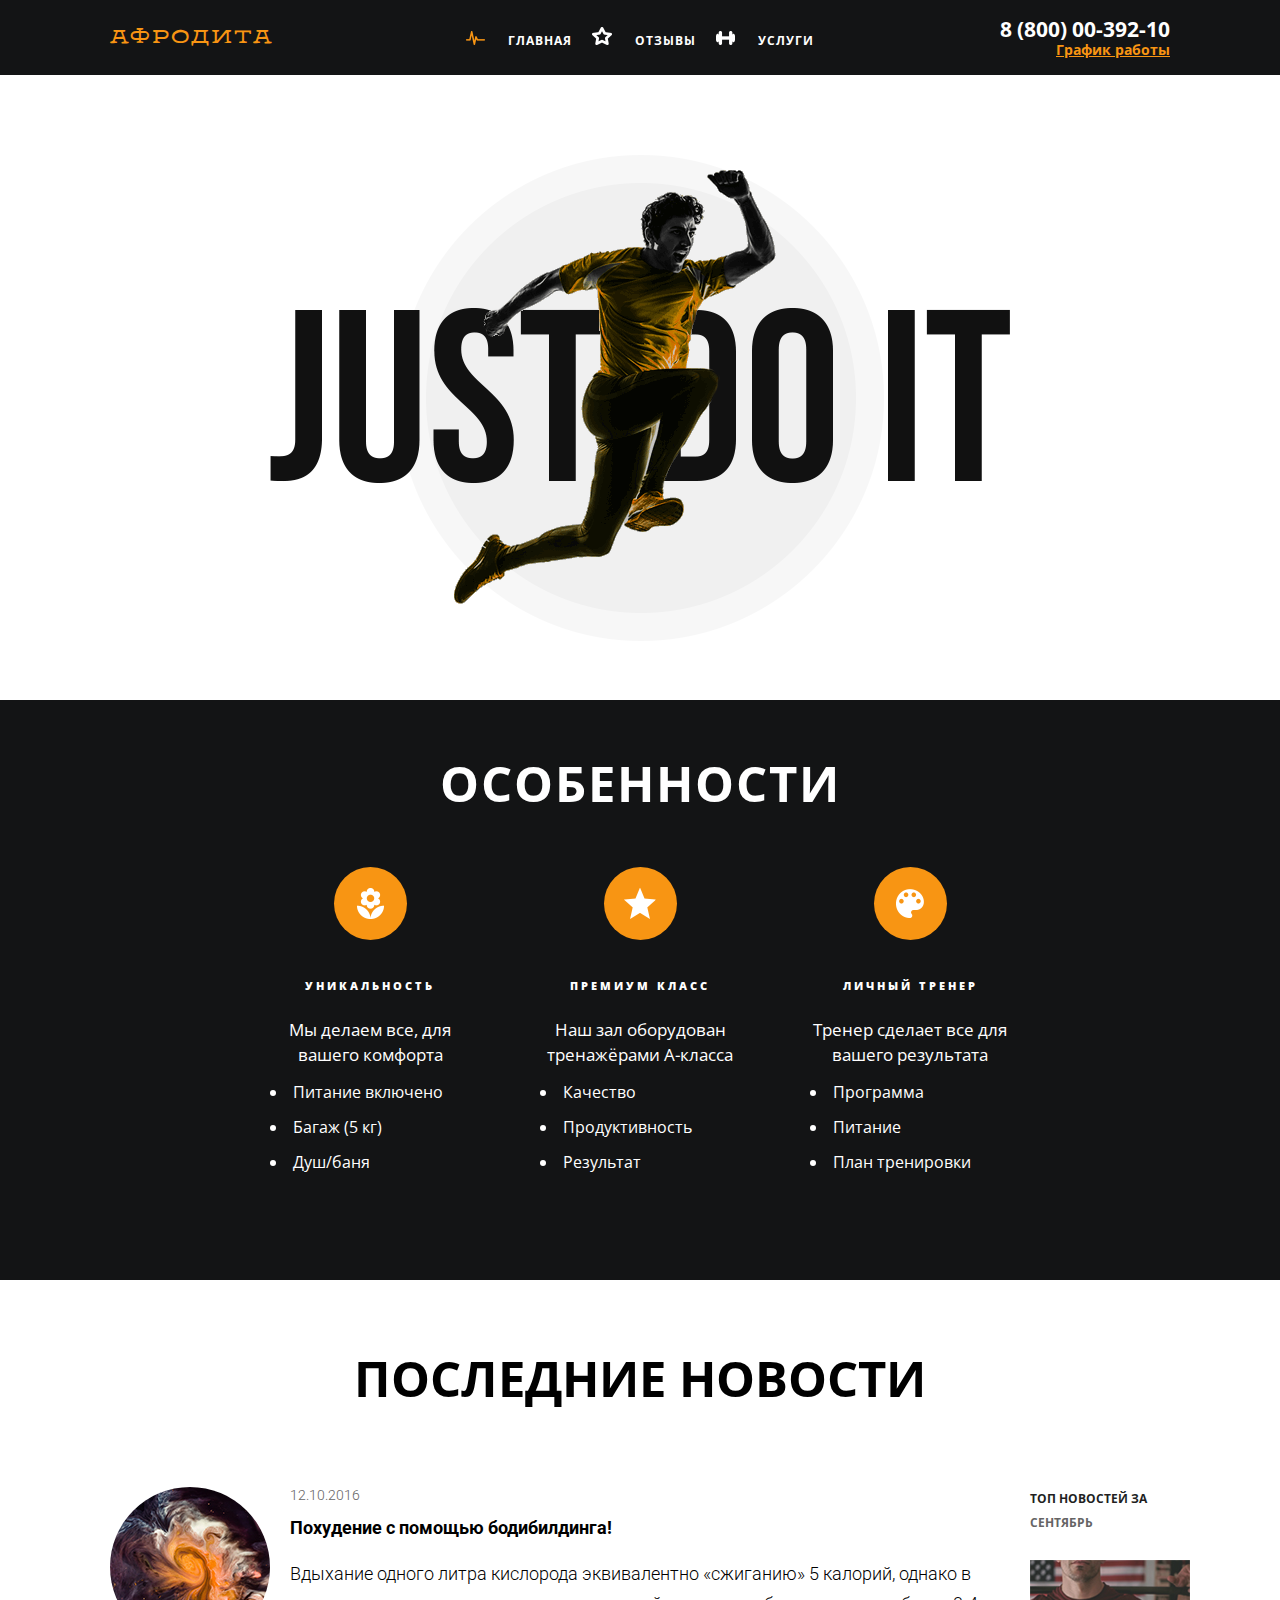
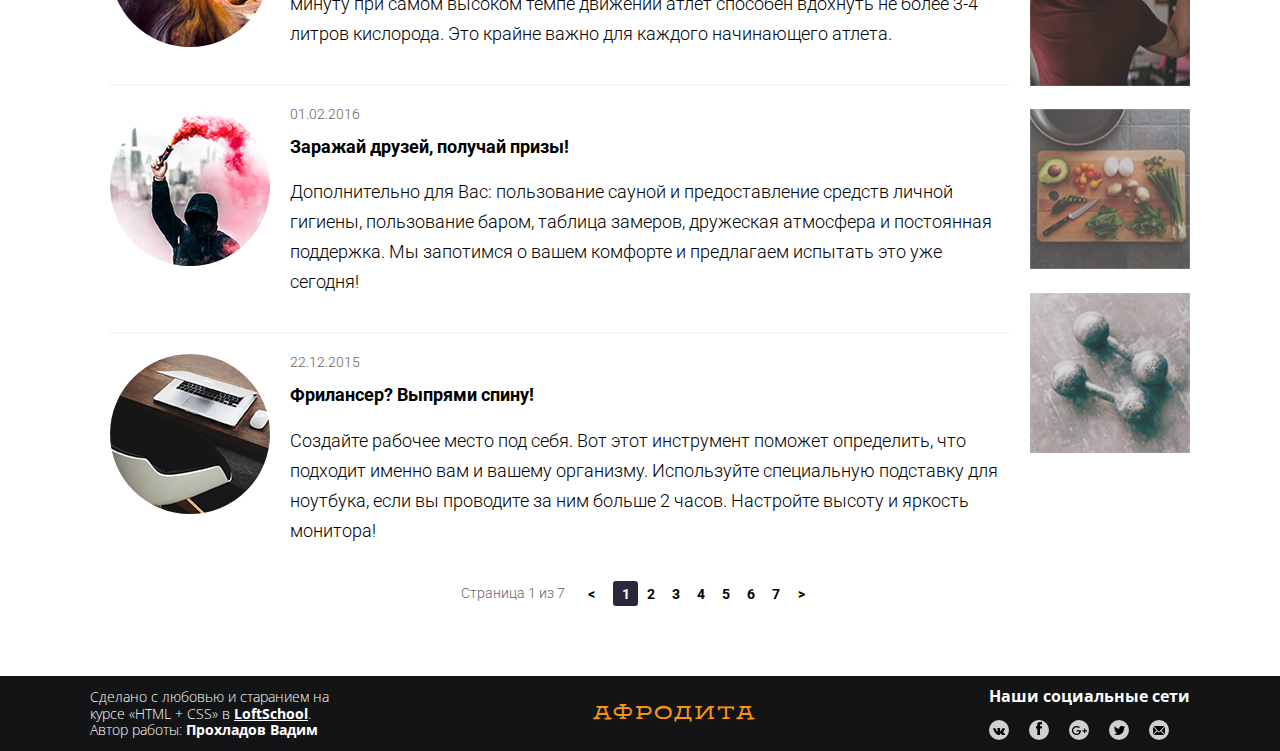
==== index.html @ 90fca409 "добавлены новсти, пагинация на главную страницу" ====
<!DOCTYPE html>
<html lang="ru">
<head>
    <meta charset="UTF-8">
    <meta name="viewport" content="width=device-width, initial-scale=1.0">
    <meta http-equiv="X-UA-Compatible" content="ie=edge">
    <link rel="stylesheet" href="./css/norm.css">
    <link rel="stylesheet" href="./css/fonts.css">
    <link href="https://fonts.googleapis.com/css?family=Open+Sans:300,300i,400,400i,700,800" rel="stylesheet">
    <link href="https://fonts.googleapis.com/css?family=Roboto:300,300i,400,400i,700" rel="stylesheet">
    <link rel="stylesheet" href="./css/main.css">
    <link rel="stylesheet" href="./css/header.css">
    <link rel="stylesheet" href="./css/footer.css">
    <title>Афродита::Главная страница</title>
</head>
<body>
    <header>
        <div class="header-container">
            <div class="header-container__logo">Афродита</div>
            <nav class="header-container__menu">
                <ul class="header-menu">
                    <li>
                        <a class="header-menu__active-link" href="./index.html">
                            <div class="header-menu__icon"><img src="./img/nav/nav-main-active.png"alt="Главная"></div>
                            <div class="header-menu__text">Главная</div>
                        </a>
                    </li>
                    <li>
                        <a href="./feed.html">
                            <div class="header-menu__icon"><img src="./img/nav/nav-feed.png"alt="Отзывы"></div>
                            <div class="header-menu__text">Отзывы</div>
                        </a></li>
                    <li>
                        <a href="./service.html">
                            <div class="header-menu__icon"><img src="./img/nav/nav-serv.png" alt="Сервис"></div>
                            <div class="header-menu__text">Услуги</div>
                        </a></li>
                </ul>
            </nav>
            <div class="header-container__contacts-container">
                <div class="contacts-phone"><a href="tel:88000039210">8 (800) 00-392-10</a></div>
                <div class="contacts-schedule"><a href="#">График работы</a></div>
            </div>
        </div>
        
    </header>
    
    <section class="banner">
        <div><img src="./img/main-banner.png" alt="главный баннер"></div>
    </section>
    <section class="features">
        <span class="fetures__header">Особенности</span>
        <div class="features__item">
            <div class="features__item-header"><img src="./img/features/features-flower.png" alt="Уникальность"></div>
            <div class="features__item-name"><h3>уникальность</h3></div>
            <div class="features__item-body">
                    <h4>Мы делаем все, для вашего комфорта</h4>
                    <ul>   
                        <li>Питание включено</li>
                        <li>Багаж (5 кг)</li>
                        <li>Душ/баня</li>
                    </ul>
            </div>
        </div>
        <div class="features__item">
                <div class="features__item-header"><img src="./img/features/features-favorite.png" alt="Премиум"></div>
                <div class="features__item-name"><h3>премиум класс</h3></div>
                <div class="features__item-body">
                    <h4>Наш зал оборудован тренажёрами A-класса</h4>
                    <ul>   
                        <li>Качество</li>
                        <li>Продуктивность</li>
                        <li>Результат</li>
                    </ul>
                </div>
        </div>
        <div class="features__item">
                <div class="features__item-header"><img src="./img/features/features-palette.png" alt="Личный тренер"></div>
                <div class="features__item-name"><h3>личный тренер</h3></div>
                <div class="features__item-body">
                        <h4>Тренер сделает все для вашего результата</h4>
                        <ul>   
                            <li>Программа</li>
                            <li>Питание</li>
                            <li>План тренировки</li>
                        </ul>
                </div>
        </div>
    </section>

    <section class="news">

            <div class="news__header"><h2>Последние новости</h2></div>
            <div class="news__container">
                <div class="news__last-news">
                    <ul>
                        <li>
                            <div class="news__last-news-picture"><img src="./img/feeds/feeds-logo1.jpg" alt="logo1"></div>
                                <div class="news__last-news-text">
                                <div class="news__last-news-date">12.10.2016</div>
                                <div class="news__last-news-header">Похудение с помощью бодибилдинга!</div>
                                <div class="news__last-news-content">Вдыхание одного литра кислорода эквивалентно «сжиганию» 
                                            5 калорий, однако в минуту при самом высоком темпе движений атлет способен вдохнуть не 
                                            более 3-4 литров кислорода. Это крайне важно для каждого начинающего атлета.</div>
                            </div>
                        </li>
                        <li>
                            <div class="news__last-news-picture"><img src="./img/feeds/feeds-logo2.jpg" alt="logo2"></div>
                            <div class="news__last-news-text">
                                <div class="news__last-news-date">01.02.2016</div>
                                <div class="news__last-news-header">Заражай друзей, получай призы!</div>
                                <div class="news__last-news-content">Дополнительно для Вас: пользование сауной и предоставление 
                                            средств личной гигиены, пользование баром, таблица замеров, дружеская атмосфера и постоянная 
                                            поддержка. Мы запотимся о вашем комфорте и предлагаем испытать это уже сегодня!</div>
                            </div>
                        </li>
                        <li>
                            <div class="news__last-news-picture"><img src="./img/feeds/feeds-logo3.jpg" alt="logo3"></div>
                            <div class="news__last-news-text">
                                <div class="news__last-news-date">22.12.2015</div>
                                <div class="news__last-news-header">Фрилансер? Выпрями спину!</div>
                                <div class="news__last-news-content">Создайте рабочее место под себя. Вот этот инструмент 
                                            поможет определить, что подходит именно вам и вашему организму. Используйте специальную 
                                            подставку для ноутбука, если вы проводите за ним больше 2 часов. Настройте высоту и яркость монитора!</div>
                            </div>
                        </li>
                    </ul>
                    
                </div>
                
                
                <div class="news__top-news">
                    <div class="news__top-news-header">топ новостей за <span class="news__top-news-header__month">сентябрь</span></div>
                    <div class="news__top-news-content">
                        <ul>
                            <li><img src="./img/top-feeds/feeds-top1.jpg" alt="News1"></li>
                            <li><img src="./img/top-feeds/feeds-top2.jpg" alt="News2"></li>
                            <li><img src="./img/top-feeds/feeds-top3.jpg" alt="News3"></li>
                        </ul>
                    </div>
                </div>
                
            </div>
            <div class="news__pagination">
                    <div class="pagination__desc">Страница 1 из 7</div>
                    <div class="pagination__main">
                        <div class="pagination__prev-next"><a href="#" class="pagination__link">&lt;</a></div>
                        <ul class="pagination__pages"> 
                            <li class="pagination__item pagination__item--active"><a href="#" class="pagination__link pagination__link--active">1</a></li>
                            <li class="pagination__item"><a href="#" class="pagination__link">2</a></li>
                            <li class="pagination__item"><a href="#" class="pagination__link">3</a></li>
                            <li class="pagination__item"><a href="#" class="pagination__link">4</a></li>
                            <li class="pagination__item"><a href="#" class="pagination__link">5</a></li>
                            <li class="pagination__item"><a href="#" class="pagination__link">6</a></li>
                            <li class="pagination__item"><a href="#" class="pagination__link">7</a></li>
                        </ul>
                        <div class="pagination__prev-next"><a href="#" class="pagination__link">&gt;</a></div>
                    </div>
                </div>
            
        </section>

    <footer>

        <div class="footer-container">
            <div class="footer-container__author">Сделано с любовью и старанием
                    на курсе «HTML + CSS» в <a href="#">LoftSchool</a>.
                    <br>Автор работы: <span class="footer-container__author-name">Прохладов Вадим</span></div>
            <div class="footer-container__logo">Афродита</div>
            <div class="footer-container__social">
                <div class="social__header">Наши социальные сети</div>
                <div class="social__list">
                    <ul>
                        <li><img src="./img/social/footer-vk.png" alt="vk"></li>
                        <li><img src="./img/social/footer-fb.png" alt="facebook"></li>
                        <li><img src="./img/social/footer-google.png" alt="google-plus"></li>
                        <li><img src="./img/social/footer-twitter.png" alt="twitter"></li>
                        <li><img src="./img/social/footer-email.png" alt="email"></li>
                    </ul>
                </div>
            </div>
        </div>

    </footer>

</body>
</html>
---- css/norm.css ----
/*! normalize.css v8.0.0 | MIT License | github.com/necolas/normalize.css */

/* Document
   ========================================================================== */

/**
 * 1. Correct the line height in all browsers.
 * 2. Prevent adjustments of font size after orientation changes in iOS.
 */

 html {
    line-height: 1.15; /* 1 */
    -webkit-text-size-adjust: 100%; /* 2 */
  }
  
  /* Sections
     ========================================================================== */
  
  /**
   * Remove the margin in all browsers.
   */
  
  body {
    margin: 0;
  }
  
  /**
   * Correct the font size and margin on `h1` elements within `section` and
   * `article` contexts in Chrome, Firefox, and Safari.
   */
  
  h1 {
    font-size: 2em;
    margin: 0.67em 0;
  }
  
  /* Grouping content
     ========================================================================== */
  
  /**
   * 1. Add the correct box sizing in Firefox.
   * 2. Show the overflow in Edge and IE.
   */
  
  hr {
    box-sizing: content-box; /* 1 */
    height: 0; /* 1 */
    overflow: visible; /* 2 */
  }
  
  /**
   * 1. Correct the inheritance and scaling of font size in all browsers.
   * 2. Correct the odd `em` font sizing in all browsers.
   */
  
  pre {
    font-family: monospace, monospace; /* 1 */
    font-size: 1em; /* 2 */
  }
  
  /* Text-level semantics
     ========================================================================== */
  
  /**
   * Remove the gray background on active links in IE 10.
   */
  
  a {
    background-color: transparent;
  }
  
  /**
   * 1. Remove the bottom border in Chrome 57-
   * 2. Add the correct text decoration in Chrome, Edge, IE, Opera, and Safari.
   */
  
  abbr[title] {
    border-bottom: none; /* 1 */
    text-decoration: underline; /* 2 */
    text-decoration: underline dotted; /* 2 */
  }
  
  /**
   * Add the correct font weight in Chrome, Edge, and Safari.
   */
  
  b,
  strong {
    font-weight: bolder;
  }
  
  /**
   * 1. Correct the inheritance and scaling of font size in all browsers.
   * 2. Correct the odd `em` font sizing in all browsers.
   */
  
  code,
  kbd,
  samp {
    font-family: monospace, monospace; /* 1 */
    font-size: 1em; /* 2 */
  }
  
  /**
   * Add the correct font size in all browsers.
   */
  
  small {
    font-size: 80%;
  }
  
  /**
   * Prevent `sub` and `sup` elements from affecting the line height in
   * all browsers.
   */
  
  sub,
  sup {
    font-size: 75%;
    line-height: 0;
    position: relative;
    vertical-align: baseline;
  }
  
  sub {
    bottom: -0.25em;
  }
  
  sup {
    top: -0.5em;
  }
  
  /* Embedded content
     ========================================================================== */
  
  /**
   * Remove the border on images inside links in IE 10.
   */
  
  img {
    border-style: none;
  }
  
  /* Forms
     ========================================================================== */
  
  /**
   * 1. Change the font styles in all browsers.
   * 2. Remove the margin in Firefox and Safari.
   */
  
  button,
  input,
  optgroup,
  select,
  textarea {
    font-family: inherit; /* 1 */
    font-size: 100%; /* 1 */
    line-height: 1.15; /* 1 */
    margin: 0; /* 2 */
  }
  
  /**
   * Show the overflow in IE.
   * 1. Show the overflow in Edge.
   */
  
  button,
  input { /* 1 */
    overflow: visible;
  }
  
  /**
   * Remove the inheritance of text transform in Edge, Firefox, and IE.
   * 1. Remove the inheritance of text transform in Firefox.
   */
  
  button,
  select { /* 1 */
    text-transform: none;
  }
  
  /**
   * Correct the inability to style clickable types in iOS and Safari.
   */
  
  button,
  [type="button"],
  [type="reset"],
  [type="submit"] {
    -webkit-appearance: button;
  }
  
  /**
   * Remove the inner border and padding in Firefox.
   */
  
  button::-moz-focus-inner,
  [type="button"]::-moz-focus-inner,
  [type="reset"]::-moz-focus-inner,
  [type="submit"]::-moz-focus-inner {
    border-style: none;
    padding: 0;
  }
  
  /**
   * Restore the focus styles unset by the previous rule.
   */
  
  button:-moz-focusring,
  [type="button"]:-moz-focusring,
  [type="reset"]:-moz-focusring,
  [type="submit"]:-moz-focusring {
    outline: 1px dotted ButtonText;
  }
  
  /**
   * Correct the padding in Firefox.
   */
  
  fieldset {
    padding: 0.35em 0.75em 0.625em;
  }
  
  /**
   * 1. Correct the text wrapping in Edge and IE.
   * 2. Correct the color inheritance from `fieldset` elements in IE.
   * 3. Remove the padding so developers are not caught out when they zero out
   *    `fieldset` elements in all browsers.
   */
  
  legend {
    box-sizing: border-box; /* 1 */
    color: inherit; /* 2 */
    display: table; /* 1 */
    max-width: 100%; /* 1 */
    padding: 0; /* 3 */
    white-space: normal; /* 1 */
  }
  
  /**
   * Add the correct vertical alignment in Chrome, Firefox, and Opera.
   */
  
  progress {
    vertical-align: baseline;
  }
  
  /**
   * Remove the default vertical scrollbar in IE 10+.
   */
  
  textarea {
    overflow: auto;
  }
  
  /**
   * 1. Add the correct box sizing in IE 10.
   * 2. Remove the padding in IE 10.
   */
  
  [type="checkbox"],
  [type="radio"] {
    box-sizing: border-box; /* 1 */
    padding: 0; /* 2 */
  }
  
  /**
   * Correct the cursor style of increment and decrement buttons in Chrome.
   */
  
  [type="number"]::-webkit-inner-spin-button,
  [type="number"]::-webkit-outer-spin-button {
    height: auto;
  }
  
  /**
   * 1. Correct the odd appearance in Chrome and Safari.
   * 2. Correct the outline style in Safari.
   */
  
  [type="search"] {
    -webkit-appearance: textfield; /* 1 */
    outline-offset: -2px; /* 2 */
  }
  
  /**
   * Remove the inner padding in Chrome and Safari on macOS.
   */
  
  [type="search"]::-webkit-search-decoration {
    -webkit-appearance: none;
  }
  
  /**
   * 1. Correct the inability to style clickable types in iOS and Safari.
   * 2. Change font properties to `inherit` in Safari.
   */
  
  ::-webkit-file-upload-button {
    -webkit-appearance: button; /* 1 */
    font: inherit; /* 2 */
  }
  
  /* Interactive
     ========================================================================== */
  
  /*
   * Add the correct display in Edge, IE 10+, and Firefox.
   */
  
  details {
    display: block;
  }
  
  /*
   * Add the correct display in all browsers.
   */
  
  summary {
    display: list-item;
  }
  
  /* Misc
     ========================================================================== */
  
  /**
   * Add the correct display in IE 10+.
   */
  
  template {
    display: none;
  }
  
  /**
   * Add the correct display in IE 10.
   */
  
  [hidden] {
    display: none;
  }
---- css/fonts.css ----
@font-face {
    font-family: Gora; /* Имя шрифта */
    src: url(../fonts/Gora-Free.ttf); /* Путь к файлу со шрифтом */
}
---- css/main.css ----
ul{
    margin: 0;
    padding: 0;
    list-style: none;
    text-decoration: none;
}
h1{
    margin: 0;
}
h2{
    margin: 0;
}
h3{
    margin: 0;
}
h4{
    margin: 0;
    padding: 0;
    -webkit-margin-before: 0;
    -webkit-margin-after: 0;
    -webkit-margin-start: 0px;
    -webkit-margin-end: 0px;
}
.banner{
    display: flex;
    justify-content: center;
    margin-bottom: 55px;
}
.features{
    background: #131415;
    display: flex;
    justify-content: center;
    flex-flow: row wrap;
    font-family: 'Open Sans',Arial, sans-serif;
    color: #ffffff;
}
.fetures__header{
    font-weight: 700;
    text-transform: uppercase;
    font-size: 49px;
    letter-spacing: 2px;
    margin: 55px;
    width: 100%;
    text-align: center;
}
.features__item{
    width: 200px;
    margin-left: 70px;
    margin-bottom: 100px;
    display: flex;
    flex-direction: column;
    
}
.features__item:first-of-type{
    margin-left: 0;
}
.features__item-header{
    width: 73px;
    height: 73px;
    background: #f89513;
    border-radius: 50%;
    margin-left: auto;
    margin-right: auto;
    display: flex;
    justify-content: space-around;
    margin-bottom: 40px;
}

.features__item-header img{

    display: block;
    margin: auto;
}
.features__item-name{

    margin-bottom: 25px;

}
.features__item-name h3{
    text-transform: uppercase;
    letter-spacing: 3px;
    text-align: center;
    font-weight: 800;
    font-size: 11px;
}
.features__item-body{
    text-align: center;
    line-height: 25px;

}
.features__item-body ul{
    list-style: disc;
    text-align: left;
    line-height: 35px;
    list-style-position: inside;
}
.features__item-body h4{
    font-weight: 400;
    font-size: 17px;
    margin-bottom: 8px;
}

/*news*/
.news{
    font-family: 'Open Sans',Arial, sans-serif;
    width: 1100px;
    margin: auto;

}
.news__header{
    padding-top: 70px;
    margin-bottom: 80px;
}
.news__header h2{
    font-weight: 700;
    text-transform: uppercase;
    font-size: 49px;
    text-align: center;
}
.news__container{
    margin-left: 20px;
    display: flex;
    justify-content: space-around;
}

.news__last-news li{
    display: flex;
    border-top: 2px solid #f5f5f5;
    padding-top: 20px;
    font-family: 'Roboto', Arial, sans-serif;
    margin-bottom: 35px;
}
.news__last-news li:first-of-type{
    border-top: none;
    padding-top: 0;
}

.news__last-news-picture{
    height: 160px;
    min-width: 160px;
    overflow: hidden;
    border-radius: 50%;
    margin-right: 20px;
}
.news__last-news-date{
    font-size: 14px;
    font-weight: 300;
    color: #656464;
    margin-bottom: 15px;
}
.news__last-news-header{
    font-size: 18px;
    font-weight: 700;
    margin-bottom: 20px;
}
.news__last-news-content{
    font-size: 18px;
    font-weight: 300;
    line-height: 30px;
}

.news__pagination{
    margin-bottom: 70px;
    display: flex;
    justify-content: center;
    width: 1100px;
    font-family: 'Roboto', Arial, sans-serif;
    font-size: 14px;
}

.pagination__desc{
    display: inline-block;
    text-align: center;
    padding: 0.25em;
    font-weight: 300;
    color: #656464;
    margin-right: 20px;
}
.pagination__main {
  list-style: none;
  display : flex;
  flex-wrap : wrap; 
  justify-content : center;
  font-weight: 700;
}

.pagination__main{
    display: flex;
}
.pagination__pages{
    display: flex;
    justify-content: center;
}
.pagination__prev-next{
    display: flex;
    width: 25px;
    height: 25px;
    text-decoration: none;
    color: #000000;
}
.pagination__item{
    display: flex;
    justify-content: center;
    width: 25px;
    height: 25px;
}
.pagination__item:last-of-type{
    margin-right: 10px;
}
.pagination__item--active{
    border-radius: 3px;
    background: #27273e;
}
.pagination__item:hover{
    border-radius: 3px;
    background: #b1b1b1;
}

.pagination__link{
    display: flex;
    align-items: center;
    color: #000000;
    text-decoration: none;

}
.pagination__link--active{
    color: #ffffff;
}

.news__top-news{
    width: 200px;
    margin-left: 20px;
    }
.news__top-news-header{
    font-weight: 700;
    font-size: 12px;
    color: #221f1f;
    text-transform: uppercase;
    margin-bottom: 25px;
    line-height: 24px;
}
.news__top-news-header__month{
    color: #656464;
}
.news__top-news-content li{
    margin-bottom: 20px;
    filter: contrast(70%);
}
.news__top-news-content li:hover{
    filter: none;
}
---- css/header.css ----
header{
    height: 75px;
    background: #131415;
    overflow: hidden;
    margin-bottom: 80px;
}
.header-container{
    width: 1100px;
    height: 100%;
    margin: auto;
    display: flex;
    justify-content: space-between;
    align-items: center;
}
/*header logo*/
.header-container__logo{
    margin-left: 20px;
    width: 200px;
    font-family: 'Gora', Arial, sans-serif;
    text-transform: uppercase;
    font-size: 18px;
    letter-spacing: 2px;
    color: #f89513;
}
/*header logo end*/

/*header menu*/
.header-container__menu{
    font-family: 'Open Sans',Arial, sans-serif;
    font-weight: 700;
    text-transform: uppercase;
    font-size: 12px;
    color: #ffffff;
}
.header-menu{
    display: flex;
    align-items: baseline;

}
.header-menu li{
    margin-left: 20px;
}
.header-menu li:first-child{
    margin-left: 0;
}

.header-menu__icon{
    display: inline-block;
    
}

.header-menu__text{
    display: inline-block;
    margin-left: 20px;
    letter-spacing: 1px;
}
.header-menu a{
    text-decoration: none;
    color: #ffffff;
}
.header-menu__active-link{
    color: #f89513;
}
.header-menu a:hover{
    color: #f89513;
}


/*header menu end*/
/*header contacts*/
.header-container__contacts-container{
    width: 200px;
    display: flex;
    flex-direction: column;
    align-items: flex-end;
    margin-right: 20px;
}

.contacts-phone{
    font-family: 'Open Sans',Arial, sans-serif;
    font-weight: 700;
    font-size: 21px;
    text-decoration: none;
    color: #ffffff;
}
.contacts-phone a{
    text-decoration: none;
    color: #ffffff;
}
.contacts-schedule{
    font-family: 'Open Sans',Arial, sans-serif;
    font-weight: 700;
    font-size: 14px;
}
.contacts-schedule a{
    color: #f89513;
}
.contacts-schedule a:hover{
    color: #ffffff;
}
/*header contacts end*/
---- css/footer.css ----
footer{
    height: 75px;
    background: #131415;
    overflow: hidden;
    color: #ffffff;
    font-family: 'Open Sans',Arial, sans-serif;
}
.footer-container{
    width: 1100px;
    height: 100%;
    margin: auto;
    display: flex;
    justify-content: space-between;
    align-items: center;
}
.footer-container__author{
    width: 270px;
    font-weight: 300;
    font-size: 14px;
}
.footer-container__author a{
    font-weight: 700;
    text-decoration: underline;
    color: #ffffff;
}
.footer-container__author-name{
    font-weight: 700;
}
.footer-container__logo{
    font-family: 'Gora', Arial, sans-serif;
    text-transform: uppercase;
    font-size: 18px;
    letter-spacing: 2px;
    color: #f89513;
}
.footer-container__social{
    display: flex;
    flex-direction: column;
}
.social__header{
    font-weight: 700;
    margin-bottom: 15px;
    
}
.social__list ul{
    display: flex;
    align-items: center;
}
.social__list li{
    width: 20px;
    height: 20px;
    background: #d0d0d0;
    border-radius: 50%;
    margin-right: 20px;
    text-align: center;
}
.social__list li:last-of-type{
    margin-right: 0;
}
.social__list li:hover{
    background: #f89513;
}
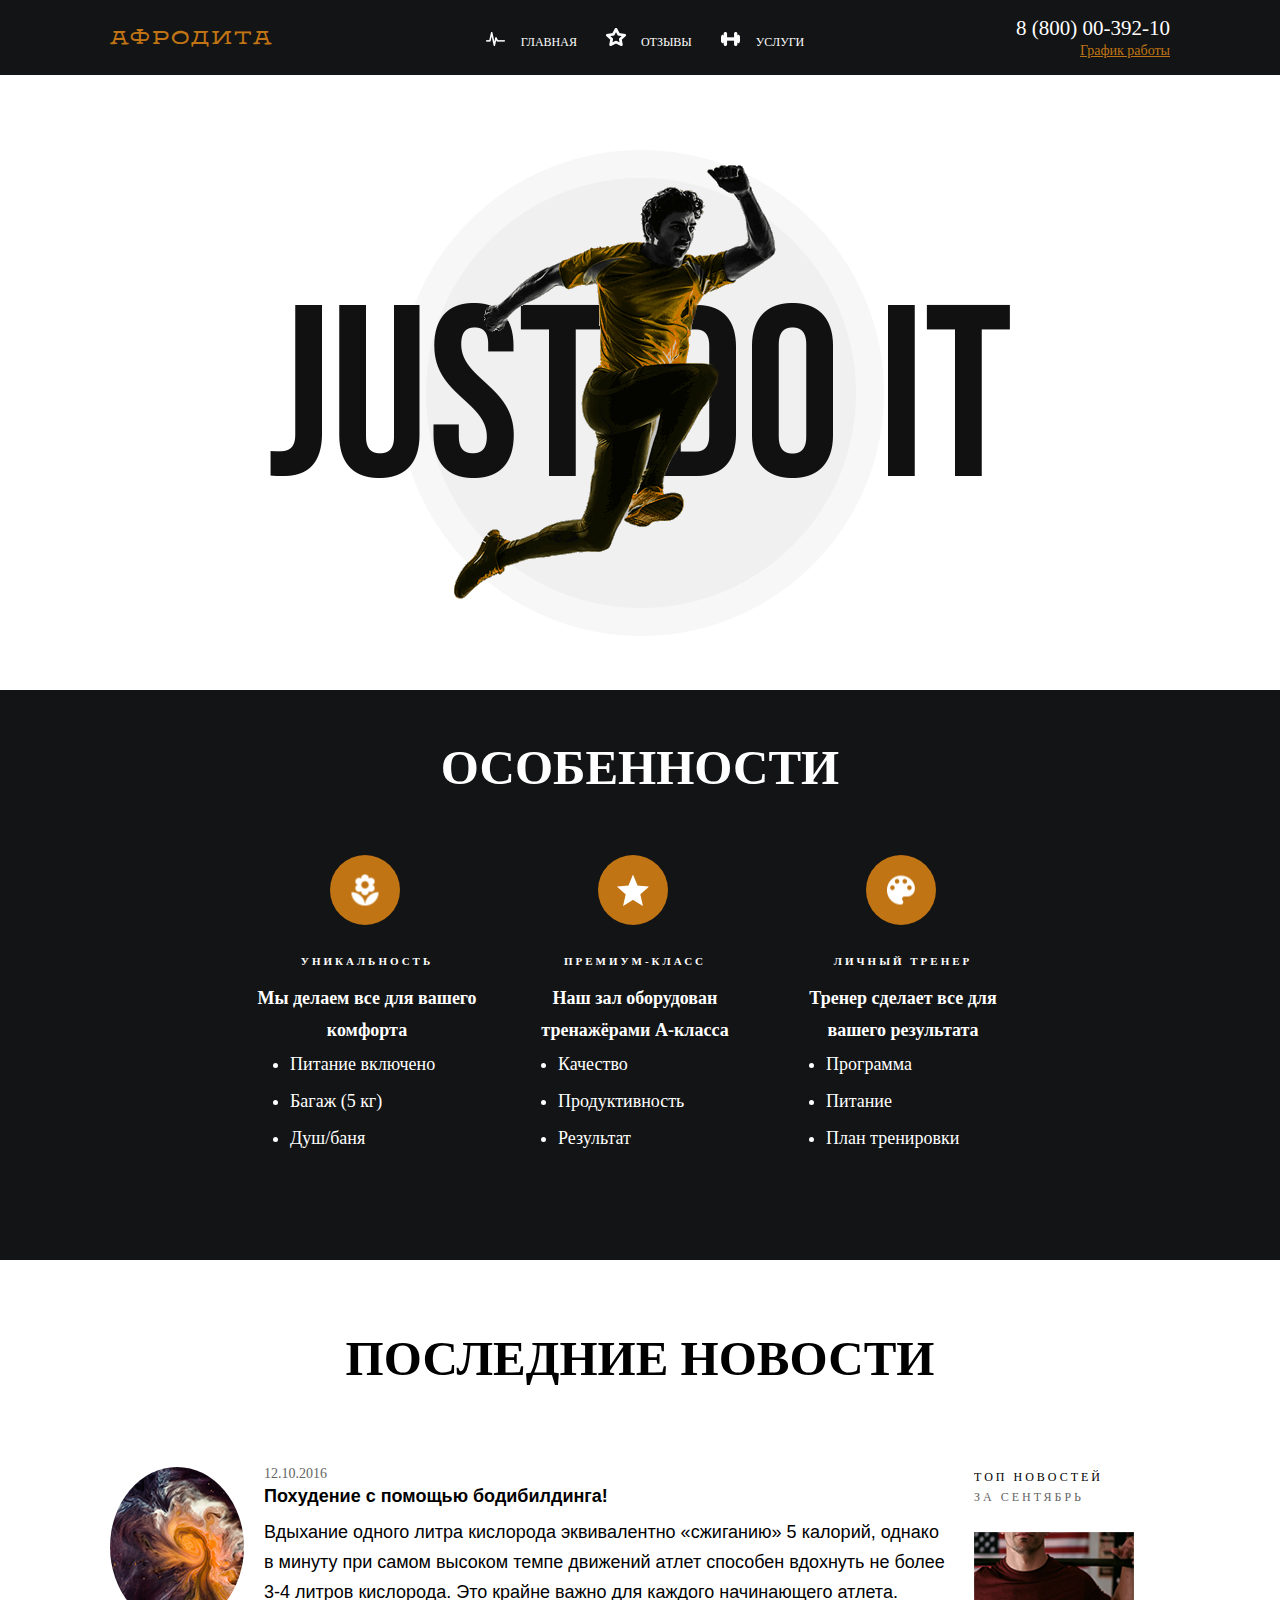
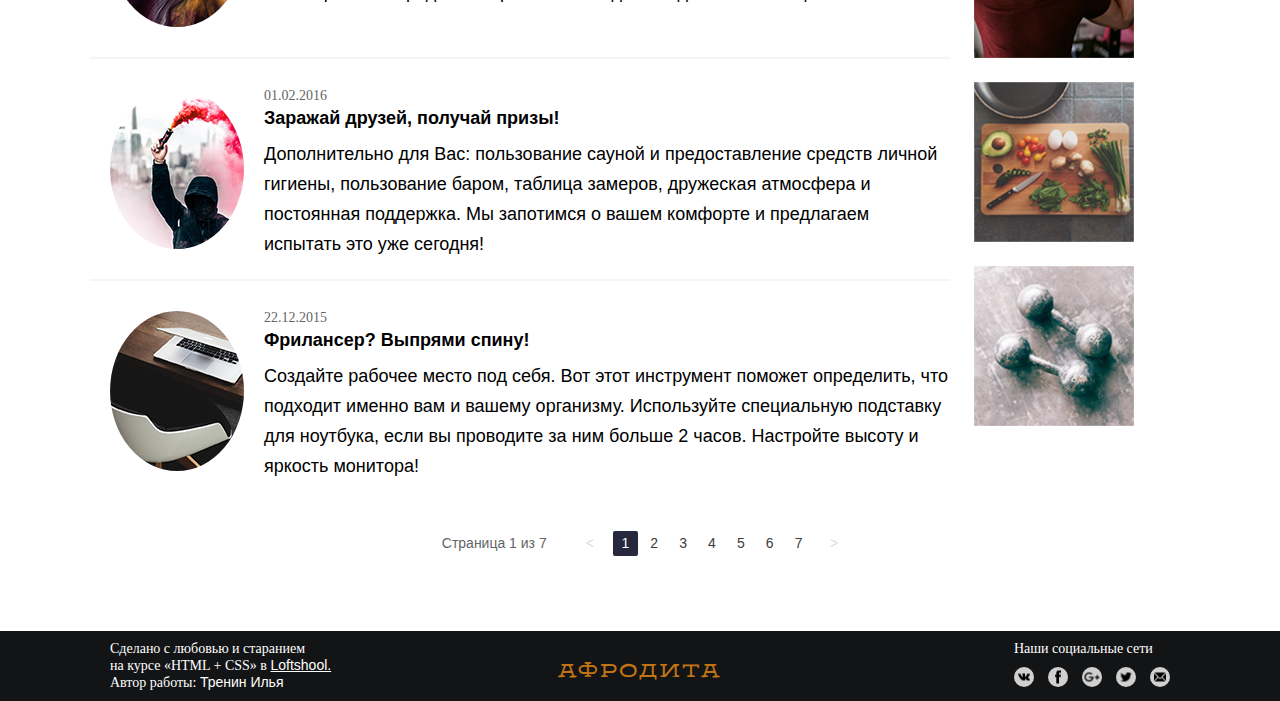
==== commit 6173506b: "Внесены правки по всему блоку задания 2й недели" ====
--- a/index.html
+++ b/index.html
@@ -4,184 +4,212 @@
     <meta charset="UTF-8">
     <meta name="viewport" content="width=device-width, initial-scale=1.0">
     <meta http-equiv="X-UA-Compatible" content="ie=edge">
-    <link rel="stylesheet" href="./css/norm.css">
-    <link rel="stylesheet" href="./css/fonts.css">
-    <link href="https://fonts.googleapis.com/css?family=Open+Sans:300,300i,400,400i,700,800" rel="stylesheet">
-    <link href="https://fonts.googleapis.com/css?family=Roboto:300,300i,400,400i,700" rel="stylesheet">
     <link rel="stylesheet" href="./css/main.css">
-    <link rel="stylesheet" href="./css/header.css">
-    <link rel="stylesheet" href="./css/footer.css">
-    <title>Афродита::Главная страница</title>
+    <title>week2</title>
 </head>
-<body>
-    <header>
-        <div class="header-container">
-            <div class="header-container__logo">Афродита</div>
-            <nav class="header-container__menu">
-                <ul class="header-menu">
-                    <li>
-                        <a class="header-menu__active-link" href="./index.html">
-                            <div class="header-menu__icon"><img src="./img/nav/nav-main-active.png"alt="Главная"></div>
-                            <div class="header-menu__text">Главная</div>
-                        </a>
-                    </li>
-                    <li>
-                        <a href="./feed.html">
-                            <div class="header-menu__icon"><img src="./img/nav/nav-feed.png"alt="Отзывы"></div>
-                            <div class="header-menu__text">Отзывы</div>
-                        </a></li>
-                    <li>
-                        <a href="./service.html">
-                            <div class="header-menu__icon"><img src="./img/nav/nav-serv.png" alt="Сервис"></div>
-                            <div class="header-menu__text">Услуги</div>
-                        </a></li>
+<body class="container">
+  <header class="header">
+    <div class="header-wrapper">
+      <div class="header-wrapper__logo"><a href="#" class="logo__name">Афродита</a></div>
+      <div class="header-wrapper__contacts">
+        <div class="header__contacts">
+            <span class="contacts__tel"><a href="tel:88000039210">8 (800) 00-392-10</a>
+            </span>
+            <span class="contacts__shedule"><br>График работы</span>
+        </div>
+        
+      </div>
+      <div class="header-wrapper__nav">
+          <nav class="header__nav">
+              <ul>
+                  <li class="nav__item nav__item--main"><a class="nav-item__link" href="#">Главная</a></li>
+                  <li class="nav__item nav__item--feed"><a class="nav-item__link" href="#">Отзывы</a></li>
+                  <li class="nav__item nav__item--serv"><a class="nav-item__link" href="#">Услуги</a></li>
                 </ul>
-            </nav>
-            <div class="header-container__contacts-container">
-                <div class="contacts-phone"><a href="tel:88000039210">8 (800) 00-392-10</a></div>
-                <div class="contacts-schedule"><a href="#">График работы</a></div>
-            </div>
-        </div>
+          </nav>
+        </div>
+    </div>
+      
+      
+  </header>
+  
+  <article class="banner">
+    <div class="banner__img">
+        <img src="./img/main-banner.png" alt="just-do-it" >
+    </div>
+  </article>
+  <article class="features-container">
+                
+      <div class="feature-container__header"><h2 >Особенности</h2></div>
+      
+      <div class="feature-container__content">
+          <div class="features-container__content-container"> 
         
-    </header>
+        <div class="feature-content__block">
+          <div class="feature-content__block-wrap">
+          <div class="content-block-header">
+            <div class="content-block-header__marker"><img src="./img/features/features-flower.png"></div>
+          </div>
+          
+          <div class="content-block-body">
+              <h3>УНИКАЛЬНОСТЬ</h3>
+              <h4>Мы делаем все для вашего комфорта</h4>
+              <ul>
+                <li>Питание включено</li>
+                <li>Багаж (5 кг)</li>
+                <li>Душ/баня</li>
+              </ul>      
+          </div>
+        </div>
+      
+      </div>
+        <div class="feature-content__block">
+          <div class="content-block-header">
+            <div class="content-block-header__marker"><img src="./img/features/features-favorite.png"></div>
+          </div>
+          <div class="content-block-body">
+            <h3>Премиум-класс</h3>
+              <h4>Наш зал оборудован тренажёрами A-класса</h4>
+              <ul>
+                <li>Качество</li>
+                <li>Продуктивность</li>
+                <li>Результат</li>
+              </ul>
+            
+          </div>
+        </div>
+        <div class="feature-content__block">
+          <div class="content-block-header">
+            <div class="content-block-header__marker"><img src="./img/features/features-palette.png"></div>
+          </div>
+          <div class="content-block-body">
+            <h3>Личный тренер</h3>
+              <h4>Тренер сделает все для вашего результата</h4>
+              <ul>
+                <li>Программа</li>
+                <li>Питание</li>
+                <li>План тренировки</li>
+              </ul>
+        </div>
+      </div>
+      </div>  
+    </article>
+  <main class="main-content">
+    <!-- Новости-->
+    <div class="feeds">
+        <h2 class="header__text feeds__header">Последние новости</h1>
+        <div class="feeds__container">
+          <div class="feeds__wrap-feeds-blocks">
+            <section class="feeds__block">
+              <div class="img__wrapper">
+                <img src="./img/feeds/feeds-logo1.jpg" alt="" class="feeds__img">
+              </div>
+              <div class="feeds__desc">
+                <div class="feeds__desc-time">12.10.2016</div>
+                <h3 class="feeds__desc-header">Похудение с помощью бодибилдинга!</h3>
+                <p class="feeds__desc-text">
+                  Вдыхание одного литра кислорода эквивалентно «сжиганию» 5 калорий, однако в 
+                  минуту при самом высоком темпе движений атлет способен вдохнуть не более 3-4 
+                  литров кислорода. Это крайне важно для каждого начинающего атлета.
+                </p>
+              </div>
+            </section>
+            <section class="feeds__block">
+              <div class="img__wrapper">
+                <img src="./img/feeds/feeds-logo2.jpg" alt="" class="feeds__img">
+              </div>
+              <div class="feeds__desc">
+                <div class="feeds__desc-time">01.02.2016</div>
+                <h3 class="feeds__desc-header">Заражай друзей, получай призы!</h3>
+                <p class="feeds__desc-text">
+                  Дополнительно для Вас: пользование сауной и предоставление средств 
+                  личной гигиены, пользование баром, таблица замеров, дружеская 
+                  атмосфера и постоянная поддержка. Мы запотимся о вашем комфорте 
+                  и предлагаем испытать это уже сегодня!
+                </p>
+              </div>
+            </section>
+            <section class="feeds__block">
+              <div class="img__wrapper">
+                <img src="./img/feeds/feeds-logo3.jpg" alt="" class="feeds__img">
+              </div>
+              <div class="feeds__desc">
+                <div class="feeds__desc-time">22.12.2015</div>
+                <h3 class="feeds__desc-header">Фрилансер? Выпрями спину!</h3>
+                <p class="feeds__desc-text">
+                  Создайте рабочее место под себя. Вот этот инструмент поможет 
+                  определить, что подходит именно вам и вашему организму. Используйте 
+                  специальную подставку для ноутбука, если вы проводите за ним больше 
+                  2 часов. Настройте высоту и яркость монитора! 
+                </p>
+              </div>
+            </section>
+
+            
+          </div>
+          <div class="feeds_wrap-top-feeds">
+              <div class="feeds__top-feeds-header">
+                Топ новостей <span class="top-feeds-month"><br>за сентябрь</span>
+              </div>
+              <div class="feeds__top-feeds-content">
+
+              <ul >
+                <li class="feeds__top-feeds-img-container"><a href="#"><img src="./img/top-feeds/feeds-top1.jpg"></a></li>
+                <li class="feeds__top-feeds-img-container"><a href="#"><img src="./img/top-feeds/feeds-top2.jpg"></a></li>
+                <li class="feeds__top-feeds-img-container"><a href="#"><img src="./img/top-feeds/feeds-top3.jpg"></a></li>
+              </ul>
+
+              </div>
+          </div>
+          
+        </div>
+        <!--
+          Пагинация
+        -->
+        <div class="pagination">
+          <div class="pagination_wrapper">
+            <div class="pagination__desc">Страница 1 из 7</div>
+            <div class="pafination__pages">
+              <div class="pagination__left-right"><a href="#">&lt;</a></div>
+              <ul class="pagination__list">
+                <li class="pagination__page pagination__page--active"><a href="#">1</a></li>
+                <li class="pagination__page"><a href="#">2</a></li>
+                <li class="pagination__page"><a href="#">3</a></li>
+                <li class="pagination__page"><a href="#">4</a></li>
+                <li class="pagination__page"><a href="#">5</a></li>
+                <li class="pagination__page"><a href="#">6</a></li>
+                <li class="pagination__page"><a href="#">7</a></li>
+              </ul>
+            <div class="pagination__left-right"><a href="#">&gt;</a></div>
+          </div>
+          </div>
+          
+        </div>
+
+      </div>
     
-    <section class="banner">
-        <div><img src="./img/main-banner.png" alt="главный баннер"></div>
-    </section>
-    <section class="features">
-        <span class="fetures__header">Особенности</span>
-        <div class="features__item">
-            <div class="features__item-header"><img src="./img/features/features-flower.png" alt="Уникальность"></div>
-            <div class="features__item-name"><h3>уникальность</h3></div>
-            <div class="features__item-body">
-                    <h4>Мы делаем все, для вашего комфорта</h4>
-                    <ul>   
-                        <li>Питание включено</li>
-                        <li>Багаж (5 кг)</li>
-                        <li>Душ/баня</li>
-                    </ul>
-            </div>
-        </div>
-        <div class="features__item">
-                <div class="features__item-header"><img src="./img/features/features-favorite.png" alt="Премиум"></div>
-                <div class="features__item-name"><h3>премиум класс</h3></div>
-                <div class="features__item-body">
-                    <h4>Наш зал оборудован тренажёрами A-класса</h4>
-                    <ul>   
-                        <li>Качество</li>
-                        <li>Продуктивность</li>
-                        <li>Результат</li>
-                    </ul>
-                </div>
-        </div>
-        <div class="features__item">
-                <div class="features__item-header"><img src="./img/features/features-palette.png" alt="Личный тренер"></div>
-                <div class="features__item-name"><h3>личный тренер</h3></div>
-                <div class="features__item-body">
-                        <h4>Тренер сделает все для вашего результата</h4>
-                        <ul>   
-                            <li>Программа</li>
-                            <li>Питание</li>
-                            <li>План тренировки</li>
-                        </ul>
-                </div>
-        </div>
-    </section>
-
-    <section class="news">
-
-            <div class="news__header"><h2>Последние новости</h2></div>
-            <div class="news__container">
-                <div class="news__last-news">
-                    <ul>
-                        <li>
-                            <div class="news__last-news-picture"><img src="./img/feeds/feeds-logo1.jpg" alt="logo1"></div>
-                                <div class="news__last-news-text">
-                                <div class="news__last-news-date">12.10.2016</div>
-                                <div class="news__last-news-header">Похудение с помощью бодибилдинга!</div>
-                                <div class="news__last-news-content">Вдыхание одного литра кислорода эквивалентно «сжиганию» 
-                                            5 калорий, однако в минуту при самом высоком темпе движений атлет способен вдохнуть не 
-                                            более 3-4 литров кислорода. Это крайне важно для каждого начинающего атлета.</div>
-                            </div>
-                        </li>
-                        <li>
-                            <div class="news__last-news-picture"><img src="./img/feeds/feeds-logo2.jpg" alt="logo2"></div>
-                            <div class="news__last-news-text">
-                                <div class="news__last-news-date">01.02.2016</div>
-                                <div class="news__last-news-header">Заражай друзей, получай призы!</div>
-                                <div class="news__last-news-content">Дополнительно для Вас: пользование сауной и предоставление 
-                                            средств личной гигиены, пользование баром, таблица замеров, дружеская атмосфера и постоянная 
-                                            поддержка. Мы запотимся о вашем комфорте и предлагаем испытать это уже сегодня!</div>
-                            </div>
-                        </li>
-                        <li>
-                            <div class="news__last-news-picture"><img src="./img/feeds/feeds-logo3.jpg" alt="logo3"></div>
-                            <div class="news__last-news-text">
-                                <div class="news__last-news-date">22.12.2015</div>
-                                <div class="news__last-news-header">Фрилансер? Выпрями спину!</div>
-                                <div class="news__last-news-content">Создайте рабочее место под себя. Вот этот инструмент 
-                                            поможет определить, что подходит именно вам и вашему организму. Используйте специальную 
-                                            подставку для ноутбука, если вы проводите за ним больше 2 часов. Настройте высоту и яркость монитора!</div>
-                            </div>
-                        </li>
-                    </ul>
-                    
-                </div>
-                
-                
-                <div class="news__top-news">
-                    <div class="news__top-news-header">топ новостей за <span class="news__top-news-header__month">сентябрь</span></div>
-                    <div class="news__top-news-content">
-                        <ul>
-                            <li><img src="./img/top-feeds/feeds-top1.jpg" alt="News1"></li>
-                            <li><img src="./img/top-feeds/feeds-top2.jpg" alt="News2"></li>
-                            <li><img src="./img/top-feeds/feeds-top3.jpg" alt="News3"></li>
-                        </ul>
-                    </div>
-                </div>
-                
-            </div>
-            <div class="news__pagination">
-                    <div class="pagination__desc">Страница 1 из 7</div>
-                    <div class="pagination__main">
-                        <div class="pagination__prev-next"><a href="#" class="pagination__link">&lt;</a></div>
-                        <ul class="pagination__pages"> 
-                            <li class="pagination__item pagination__item--active"><a href="#" class="pagination__link pagination__link--active">1</a></li>
-                            <li class="pagination__item"><a href="#" class="pagination__link">2</a></li>
-                            <li class="pagination__item"><a href="#" class="pagination__link">3</a></li>
-                            <li class="pagination__item"><a href="#" class="pagination__link">4</a></li>
-                            <li class="pagination__item"><a href="#" class="pagination__link">5</a></li>
-                            <li class="pagination__item"><a href="#" class="pagination__link">6</a></li>
-                            <li class="pagination__item"><a href="#" class="pagination__link">7</a></li>
-                        </ul>
-                        <div class="pagination__prev-next"><a href="#" class="pagination__link">&gt;</a></div>
-                    </div>
-                </div>
+      <!--Конец новостей-->    
+  </main>
+  <!--Футер-->  
+  <footer class="footer clearfix">
+    <div class="container__footer">
+      <div class="footer__author"><span>Сделано с любовью и старанием <br>на курсе «HTML + CSS» в <span><a class="school" href="https://loftschool.com/">Loftshool.</a></span> 
+        <br>Автор работы: <span class="author">Тренин Илья</span></span></div>
+      <div class="footer__logo"><a href="#" class="logo__name">Афродита</a></div>
+      <div class="footer__social">
+        <div class="social-header">Наши социальные сети</div>
+        <div class="social-desc">
+          <ul>
+            <li><div class="social-desc__icon"><a href="#"><img src="./img/social/footer-vk.png" alt="vk"></a></div></li>
+            <li><div class="social-desc__icon"><a href="#"><img src="./img/social/footer-fb.png" alt="fb"></a></div></li>
+            <li><div class="social-desc__icon"><a href="#"><img src="./img/social/footer-google.png" alt="google"></a></div></li>
+            <li><div class="social-desc__icon"><a href="#"><img src="./img/social/footer-twitter.png" alt="twetter"></a></div></li>
+            <li><div class="social-desc__icon"><a href="#"><img src="./img/social/footer-email.png" alt="email"></a></div></li>
             
-        </section>
-
-    <footer>
-
-        <div class="footer-container">
-            <div class="footer-container__author">Сделано с любовью и старанием
-                    на курсе «HTML + CSS» в <a href="#">LoftSchool</a>.
-                    <br>Автор работы: <span class="footer-container__author-name">Прохладов Вадим</span></div>
-            <div class="footer-container__logo">Афродита</div>
-            <div class="footer-container__social">
-                <div class="social__header">Наши социальные сети</div>
-                <div class="social__list">
-                    <ul>
-                        <li><img src="./img/social/footer-vk.png" alt="vk"></li>
-                        <li><img src="./img/social/footer-fb.png" alt="facebook"></li>
-                        <li><img src="./img/social/footer-google.png" alt="google-plus"></li>
-                        <li><img src="./img/social/footer-twitter.png" alt="twitter"></li>
-                        <li><img src="./img/social/footer-email.png" alt="email"></li>
-                    </ul>
-                </div>
-            </div>
-        </div>
-
-    </footer>
-
+          </ul>
+        </div>
+      </div>
+    </div>
+  </footer>
 </body>
 </html>--- a/css/main.css
+++ b/css/main.css
@@ -1,251 +1,554 @@
+@font-face {
+    font-family: Gora; /* Имя шрифта */
+    src: url(../fonts/Gora-Free.ttf); /* Путь к файлу со шрифтом */
+}
+ 
+@font-face {
+    font-family: OpenSans-Bold; /* Имя шрифта */
+    src: url(../fonts/OpenSans-Bold.ttf); /* Путь к файлу со шрифтом */
+}
+@font-face {  
+    font-family: OpenSans-Lite; /* Имя шрифта */
+    src: url(../fonts/OpenSans-Light.ttf); /* Путь к файлу со шрифтом */
+}
+@font-face {   
+    font-family: OpenSans-LiteItalic; /* Имя шрифта */
+    src: url(../fonts/OpenSans-LightItalic.ttf); /* Путь к файлу со шрифтом */
+   }
+@font-face{
+    font-family: OpenSans-ExtraBold;
+    src: url(../fonts/OpenSans-ExtraBold.ttf);
+}
+@font-face{
+    font-family: OpenSans-Regular;
+    src: url(../fonts/OpenSans-Regular.ttf);
+}
+@font-face{
+    font-family: Roboto-Bold;
+    src: url(../fonts/Roboto-Bold.ttf);
+}
+@font-face{
+    font-family: Roboto-Lite;
+    src: url(../fonts/Roboto-Light.ttf);
+}
+body{
+    margin: 0;
+}
+.container{
+    font-family: OpenSans-Regular;
+}
 ul{
     margin: 0;
     padding: 0;
     list-style: none;
     text-decoration: none;
 }
-h1{
-    margin: 0;
-}
 h2{
-    margin: 0;
-}
-h3{
-    margin: 0;
-}
-h4{
-    margin: 0;
-    padding: 0;
+    font-family: 'OpenSans-Bold';
+    font-size: 49px;
+    text-align: center;
+    text-transform: uppercase;
+    margin: 0;
     -webkit-margin-before: 0;
     -webkit-margin-after: 0;
-    -webkit-margin-start: 0px;
-    -webkit-margin-end: 0px;
+}
+h3{
+    margin: 0;
+}
+h4{
+    margin: 0;
+}
+li{
+    margin: 0;
+
+}
+header{
+    background: #131415;
+    height:  75px;
+    margin-bottom: 75px;
+}
+.header-wrapper{
+    width: 1060px;
+    height: 100%;
+    margin: auto;
+}
+.header-wrapper__logo{
+    display: table;
+    float: left;
+    height: 100%;
+
+
+}
+.logo__name{
+    display: table-cell;
+    vertical-align: middle;
+    font-family: 'Gora';
+    letter-spacing: 2px;
+    font-size: 18px;
+    color: #c17414;
+    text-decoration: none;
+}
+.header-wrapper__nav{
+ display: table;
+ vertical-align: middle;
+ height: 100%;
+ margin: auto;
+}
+
+.header__nav{
+    display: table-cell;
+    vertical-align: middle;
+}
+.nav__item{
+    display: inline-block;
+    height: 20px;
+    margin-right: 25px;
+}
+.nav__item::before{
+    display: inline-block;
+    content: "";
+    height: 100%;
+    width: 20px;
+    margin-right: 15px;
+    
+}
+
+.nav__item--main::before{
+    background: url(../img/nav/nav-main.png);
+    background-repeat: no-repeat;
+    background-position: bottom;
+}
+.nav__item--feed::before{
+    background-image: url(../img/nav/nav-feed.png);
+    background-repeat: no-repeat;
+    background-position: bottom;
+}
+.nav__item--serv::before{
+    background-image: url(../img/nav/nav-serv.png);
+    background-repeat: no-repeat;
+    background-position: bottom;
+}
+.nav__item:last-of-type{
+    margin: 0;
+}
+.nav-item__link{
+    text-transform: uppercase;
+    color: #ffffff;
+    text-decoration: none;
+    font-family: 'OpenSans-Bold';
+    font-size: 12px;
+}
+.header-wrapper__contacts{
+    height: 75px;
+    display: table;
+    float: right;
+}
+.header__contacts{
+    display: table-cell;
+    vertical-align: middle;
+    text-align: end;
+}
+.contacts__tel a{
+    color: #ffffff;
+    text-decoration: none;
+    font-family: 'OpenSans-Bold';
+    font-size: 21px;
+}
+.contacts__shedule{
+    font-family: 'OpenSans-Bold';
+    font-size: 14px;
+    color: #c17414;
+    text-decoration: underline;
+}
+.contacts__shedule:hover{
+    color: #ead5c4;
 }
 .banner{
-    display: flex;
-    justify-content: center;
-    margin-bottom: 55px;
-}
-.features{
+    display: block;
+    width: 1100px;
+    margin: 0 auto;
+    margin-bottom: 50px;
+}
+.banner__img{
+    text-align: center;  
+}
+
+/*Features*/
+.features-container{
+    position: relative;
     background: #131415;
-    display: flex;
-    justify-content: center;
-    flex-flow: row wrap;
-    font-family: 'Open Sans',Arial, sans-serif;
-    color: #ffffff;
-}
-.fetures__header{
-    font-weight: 700;
-    text-transform: uppercase;
-    font-size: 49px;
-    letter-spacing: 2px;
-    margin: 55px;
+    color: #ffffff;
+    font-family: 'OpenSans-Regular';
+    line-height: 25px;
+}
+
+.feature-container__header{
+    margin-bottom: 60px;
+
+}
+.feature-container__header h2{
+    padding-top: 65px;
+}
+
+
+.feature-container__content{
+    position: relative;
+    box-sizing: border-box;
     width: 100%;
-    text-align: center;
-}
-.features__item{
-    width: 200px;
-    margin-left: 70px;
-    margin-bottom: 100px;
-    display: flex;
-    flex-direction: column;
+    min-height: 420px;
+    margin-left: 0;
+    margin-right: 0;
     
 }
-.features__item:first-of-type{
-    margin-left: 0;
-}
-.features__item-header{
-    width: 73px;
-    height: 73px;
-    background: #f89513;
+.features-container__content-container{
+    position: absolute;
+    left: 50%;
+    top: 0;
+    transform: translate(-50%);
+    width: 780px;
+}
+.feature-content__block{
+    vertical-align: top;
+    display: inline-block;
+    position: relative;
+    width: 30%;
+    margin-right: 30px;
+    box-sizing: border-box;
+}
+
+.feature-content__block:last-child{
+    margin-right: 0px;
+}
+.content-block-header{
+    position: relative;
+    width: 100%;
+    height: 100px;
+    text-align: center;
+    vertical-align: middle;
+    
+}
+
+.content-block-header::after{
+    display: inline-block;
+    height: 100%;
+    vertical-align: middle;
+    content: "";
+}
+.content-block-header__marker{
+    display: inline-block;
+    position: relative;
+    background: #c17414;
+    height: 70px;
+    width: 70px;
+    text-align: center;
+    vertical-align: middle;
+    margin: auto;
+    content: "";
     border-radius: 50%;
-    margin-left: auto;
-    margin-right: auto;
-    display: flex;
-    justify-content: space-around;
-    margin-bottom: 40px;
-}
-
-.features__item-header img{
-
-    display: block;
+
+}
+
+.content-block-header__marker img {
+    display: inline-block;
+    position: absolute;
+    left: 50%;
+    top: 50%;
+    transform: translate(-50%, -50%);
+    border: none;
     margin: auto;
 }
-.features__item-name{
-
-    margin-bottom: 25px;
-
-}
-.features__item-name h3{
+.content-block-body{
+    line-height: 200%;
+
+}
+.content-block-body ul{
+    list-style: disc outside;
+    padding-left: 40px;
+}
+
+.content-block-body h3{
+    font-family: OpenSans-ExtraBold;
+    font-size: 11px;
+    text-align: center;
     text-transform: uppercase;
     letter-spacing: 3px;
-    text-align: center;
-    font-weight: 800;
-    font-size: 11px;
-}
-.features__item-body{
-    text-align: center;
+    margin: 5px;
+}
+.content-block-body__list{
+    line-height: 20px;
+}
+.feature-content__block h4{
+    font-size: 18px;
+    text-align: center;
+}
+.feature-content__block li{
+    font-size: 18px;
+    line-height: 205%;
+}
+/*Features END*/
+
+/*
+Новости
+*/
+.main-content{
+    width: 1100px;
+    margin: 0 auto;
+}
+
+.feeds__container {
+    display: block;
+}
+.feeds__wrap-feeds-blocks{
+display: inline-block;
+width: 860px;
+margin-right: 20px;
+}
+
+.feeds__header {
+padding-top: 70px;
+margin-bottom: 80px;
+}
+
+.feeds__block {
+height: 190px;
+width: 100%;
+border-bottom: 2px solid #f5f5f5;
+margin-left:0;
+margin-bottom: 30px;
+display: flex;
+}
+
+.feeds__block:last-child {
+border: none;
+}
+
+.feeds__block:nth-child() {
+border: none;
+}
+
+.feeds__block:last-child {
+border: none;
+}
+
+.img__wrapper {
+display: inline-block;
+width: 160px;
+height: 160px;
+border-radius: 50%;
+margin-left: 20px;
+overflow: hidden;
+}
+
+.feeds__img {
+display: block;
+min-width: 100%;
+min-height: 100%;
+}
+
+.feeds__desc {
+font-size: 18px;
+max-width: 686px;
+margin-left: 20px;
+}
+
+.feeds__desc-time {
+font-size: 14px;
+color: #656464;
+margin-top: -1px;
+}
+
+.feeds__desc-header{
+margin: 0;
+font-family: 'Roboto-Bold',  Arial, sans-serif;
+font-size: 18px;
+margin-top: 4px;
+}
+
+.feeds__desc-text {
+font-family: 'Roboto-Lite',  Arial, sans-serif;
+font-size: 18px;
+margin: 0;
+margin-top: 10px;
+line-height: 30px;
+}
+
+.feeds_wrap-top-feeds{
+display: inline-block;
+position: relative;
+width: 200px;
+vertical-align: top;
+}
+
+.feeds__top-feeds-header{
+  display: inline-block;
+  position: relative;
+  vertical-align: top;
+  box-sizing: border-box;
+  text-transform: uppercase;
+  font-family: 'OpenSans-Bold';
+  font-size: 12px;
+  line-height: 20px;
+  letter-spacing: 3px;
+  margin-bottom: 25px;
+}
+.top-feeds-month{
+  color: #656464;
+}
+.feeds__top-feeds-content{
+overflow: hidden;
+} 
+.feeds__top-feeds-img-container{
+width: 160px;
+height: 100%;
+margin-bottom: 20px;
+}
+
+
+/*Конец Новостей*/
+
+/*Пагинация*/
+.pagination{
+    display: table;
+    width: 100%;
+    margin-bottom: 75px;
+}
+.pagination_wrapper{
+    display: table-cell;
+    text-align: center;
+}
+.pagination__desc{
+    display: inline-block;
+    font-family: "Roboto-Lite", Arial, sans-serif;
+    font-size: 14px;
+    color: #656464;
+    padding-right: 35px;
+}
+.pafination__pages{
+    display: inline-block;
+    font-family: "Roboto-Bold", Arial, sans-serif;
+    font-size: 14px;
     line-height: 25px;
-
-}
-.features__item-body ul{
-    list-style: disc;
-    text-align: left;
-    line-height: 35px;
-    list-style-position: inside;
-}
-.features__item-body h4{
-    font-weight: 400;
-    font-size: 17px;
-    margin-bottom: 8px;
-}
-
-/*news*/
-.news{
-    font-family: 'Open Sans',Arial, sans-serif;
-    width: 1100px;
-    margin: auto;
-
-}
-.news__header{
-    padding-top: 70px;
-    margin-bottom: 80px;
-}
-.news__header h2{
-    font-weight: 700;
-    text-transform: uppercase;
-    font-size: 49px;
-    text-align: center;
-}
-.news__container{
-    margin-left: 20px;
-    display: flex;
-    justify-content: space-around;
-}
-
-.news__last-news li{
-    display: flex;
-    border-top: 2px solid #f5f5f5;
-    padding-top: 20px;
-    font-family: 'Roboto', Arial, sans-serif;
-    margin-bottom: 35px;
-}
-.news__last-news li:first-of-type{
-    border-top: none;
-    padding-top: 0;
-}
-
-.news__last-news-picture{
-    height: 160px;
-    min-width: 160px;
-    overflow: hidden;
-    border-radius: 50%;
-    margin-right: 20px;
-}
-.news__last-news-date{
-    font-size: 14px;
-    font-weight: 300;
-    color: #656464;
-    margin-bottom: 15px;
-}
-.news__last-news-header{
-    font-size: 18px;
-    font-weight: 700;
-    margin-bottom: 20px;
-}
-.news__last-news-content{
-    font-size: 18px;
-    font-weight: 300;
-    line-height: 30px;
-}
-
-.news__pagination{
-    margin-bottom: 70px;
-    display: flex;
-    justify-content: center;
-    width: 1100px;
-    font-family: 'Roboto', Arial, sans-serif;
-    font-size: 14px;
-}
-
-.pagination__desc{
-    display: inline-block;
-    text-align: center;
-    padding: 0.25em;
-    font-weight: 300;
-    color: #656464;
-    margin-right: 20px;
-}
-.pagination__main {
-  list-style: none;
-  display : flex;
-  flex-wrap : wrap; 
-  justify-content : center;
-  font-weight: 700;
-}
-
-.pagination__main{
-    display: flex;
-}
-.pagination__pages{
-    display: flex;
-    justify-content: center;
-}
-.pagination__prev-next{
-    display: flex;
+}
+.pafination__pages a{
+    text-decoration: none;
+    color: #3d3b3b;
+}
+.pagination__list{
+    display: inline-block;
+    padding-right: 15px;
+}
+.pagination__left-right{
+    display: inline-block; 
+    
+}
+.pagination__left-right:first-of-type{
+    padding-right: 15px;
+}
+.pagination__left-right a{
+    color: #dbdbdb;
+}
+.pagination__page{
+    display: inline-block;
     width: 25px;
     height: 25px;
-    text-decoration: none;
-    color: #000000;
-}
-.pagination__item{
-    display: flex;
-    justify-content: center;
-    width: 25px;
-    height: 25px;
-}
-.pagination__item:last-of-type{
+    text-align: center;
+
+}
+.pagination__page--active{
+    background: #27273e;
+    border-radius: 2px;
+    color: #ffffff;
+    
+}
+.pagination__page--active a{
+    color: #ffffff;
+    
+}
+.pagination__page a:hover{
+    color: #c17414;
+}
+/* Пагинация END*/
+
+/*Footer*/
+
+.footer{
+    background: #131415;
+    color: #ffffff;
+    width: 100%;
+    margin-bottom: 0;
+}
+.clearfix::after{
+    content: "";
+    display: block;
+    clear: both;
+}
+.container__footer{
+    position: relative;
+    width: 1100px;
+    height: 100%;
+    margin: auto;
+}
+.footer__author{
+    float: left;
+    width: 250px;
+    font-size: 14px;
+    padding: 10px 20px;
+}
+.footer__logo{
+    position: absolute;
+    top: 50%;
+    left: 50%;
+    transform: translate(-50%,150%);
+    vertical-align: middle;
+
+}
+.footer__social{
+
+    float: right;
+    vertical-align: middle;
+    margin-right: 20px;
+}
+.social-header{
+    padding-top: 10px;
+    font-family: 'OpenSans-Bold';
+    font-size: 14px;
+}
+.social-desc li{
+    display: inline-block;
+    text-align: left;
+    border-radius: 50%;
+    background: #d0d0d0;
     margin-right: 10px;
-}
-.pagination__item--active{
-    border-radius: 3px;
-    background: #27273e;
-}
-.pagination__item:hover{
-    border-radius: 3px;
-    background: #b1b1b1;
-}
-
-.pagination__link{
-    display: flex;
-    align-items: center;
-    color: #000000;
-    text-decoration: none;
-
-}
-.pagination__link--active{
-    color: #ffffff;
-}
-
-.news__top-news{
-    width: 200px;
-    margin-left: 20px;
-    }
-.news__top-news-header{
-    font-weight: 700;
-    font-size: 12px;
-    color: #221f1f;
-    text-transform: uppercase;
-    margin-bottom: 25px;
-    line-height: 24px;
-}
-.news__top-news-header__month{
-    color: #656464;
-}
-.news__top-news-content li{
-    margin-bottom: 20px;
-    filter: contrast(70%);
-}
-.news__top-news-content li:hover{
-    filter: none;
+    margin-top: 10px;
+
+}
+.social-desc li:hover{
+    background: #c17414
+}
+.social-desc li:last-child{
+    margin: 0;
+}
+.social-desc__icon{
+    position: relative;
+    width: 20px;
+    height: 20px;
+  }
+.social-desc__icon img{
+    display: inline-block;
+    position: absolute;
+    left: 50%;
+    top: 50%;
+    transform: translate(-50%, -50%);
+    border: none;
+    margin: auto;
+}
+.school{
+    font-family: 'OpenSans-Bold', Arial, sans-serif;
+    color: #ffffff;
+    text-decoration: underline;
+}
+
+.author{
+    font-family: 'OpenSans-Bold', Arial, sans-serif;
+    color: #ffffff;
 }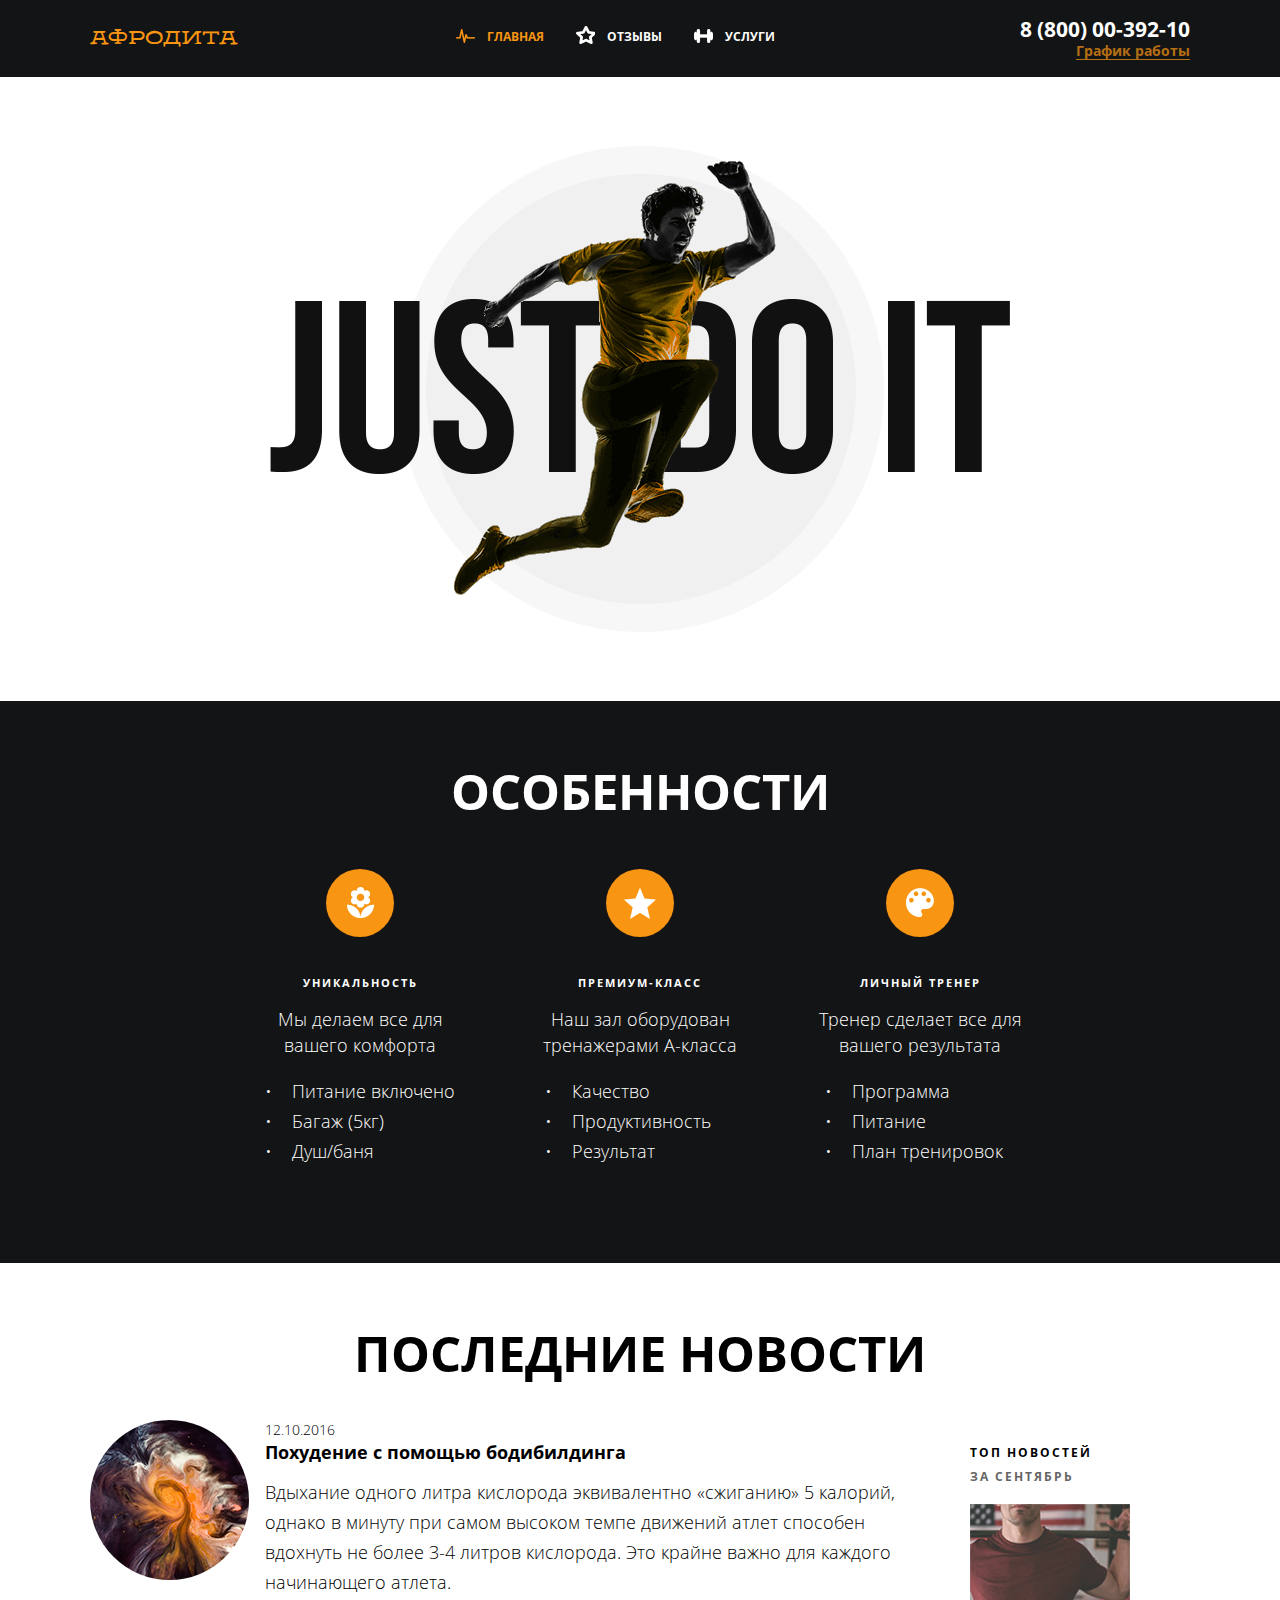
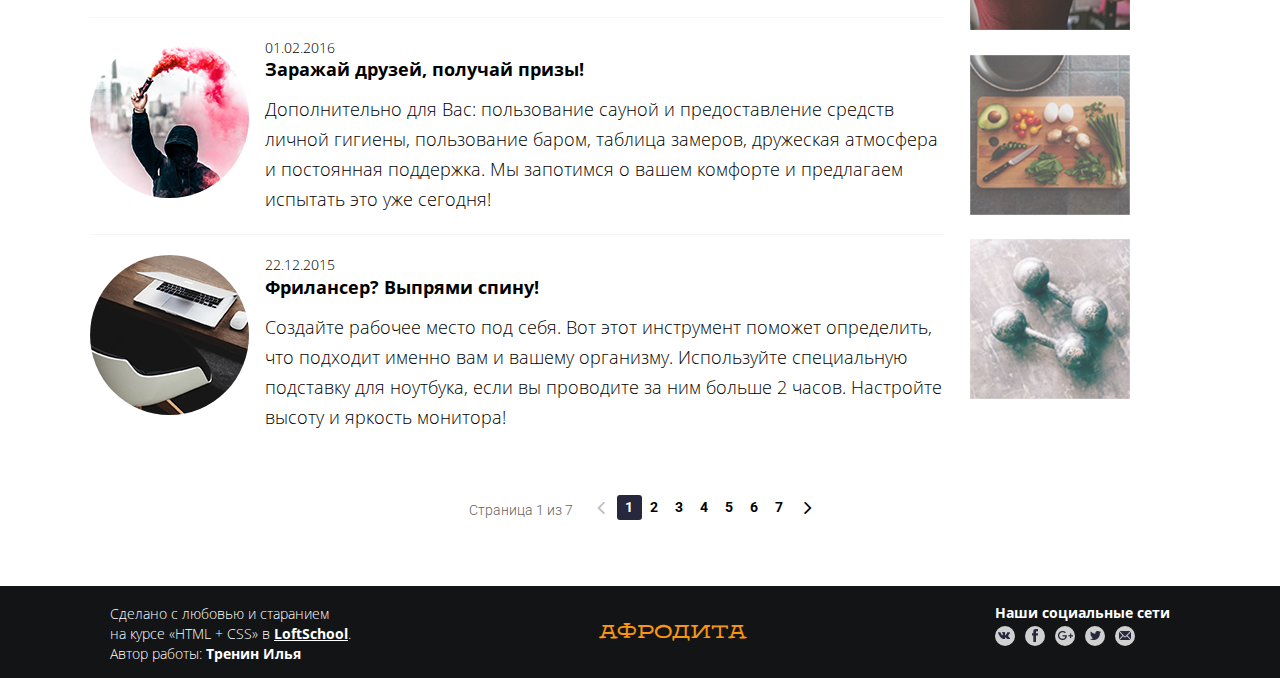
==== commit f234839a: "Очередная переделка проекта" ====
--- a/index.html
+++ b/index.html
@@ -1,215 +1,243 @@
-<!DOCTYPE html>
-<html lang="ru">
+<!doctype html>
+<html lang="ru-Ru">
 <head>
     <meta charset="UTF-8">
-    <meta name="viewport" content="width=device-width, initial-scale=1.0">
+    <meta name="viewport"
+          content="width=device-width, user-scalable=no, initial-scale=1.0, maximum-scale=1.0, minimum-scale=1.0">
     <meta http-equiv="X-UA-Compatible" content="ie=edge">
-    <link rel="stylesheet" href="./css/main.css">
-    <title>week2</title>
+    <title>Афродита::Главная Страница</title>
+    <link rel="stylesheet" href="main.css">
+    <link rel="stylesheet" href="fonts/font-awesome-4.7.0/css/font-awesome.min.css">
+    <link href="https://fonts.googleapis.com/css?family=Roboto" rel="stylesheet">
 </head>
-<body class="container">
-  <header class="header">
-    <div class="header-wrapper">
-      <div class="header-wrapper__logo"><a href="#" class="logo__name">Афродита</a></div>
-      <div class="header-wrapper__contacts">
-        <div class="header__contacts">
-            <span class="contacts__tel"><a href="tel:88000039210">8 (800) 00-392-10</a>
-            </span>
-            <span class="contacts__shedule"><br>График работы</span>
-        </div>
-        
-      </div>
-      <div class="header-wrapper__nav">
-          <nav class="header__nav">
-              <ul>
-                  <li class="nav__item nav__item--main"><a class="nav-item__link" href="#">Главная</a></li>
-                  <li class="nav__item nav__item--feed"><a class="nav-item__link" href="#">Отзывы</a></li>
-                  <li class="nav__item nav__item--serv"><a class="nav-item__link" href="#">Услуги</a></li>
-                </ul>
-          </nav>
-        </div>
+<body>
+    <div class="wrapper">
+        <header class="header">
+                <div class="container container-header">
+                    <div class="logo">
+                        <a href="#" class="logo-text">Афродита</a>
+                    </div>
+                    <nav class="top-bar">
+                        <ul class="top-bar__list">
+                            <li class="top-bar__item top-bar__index top-bar__item-active">
+                                <span class="top-bar__icon top-bar__index-icon"></span><a href="#" class="top-bar__item-text">Главная</a>
+                            </li>
+                            <li class="top-bar__item top-bar__reviews">
+                                <span class="top-bar__icon top-bar__reviews-icon"></span><a href="./feeds.html" class="top-bar__item-text">Отзывы</a>
+                            </li>
+                            <li class="top-bar__item top-bar__service">
+                                <span class="top-bar__icon top-bar__service-icon"></span><a href="./services.html" class="top-bar__item-text">Услуги</a>
+                            </li>
+                        </ul>
+                    </nav>
+                    <div class="head-contacts">
+                        <a href="tel:+78000039210" class="head-contacts__phone">8 (800) 00-392-10</a>
+                        <div class="wrapper-mode">
+                            <a href="#" class="head-contacts__schedule">График работы</a>
+                            <div class="modal mode">
+                                <span class="mode__main">пн-вс: 09:00-20:00</span>
+                                <span class="mode__dinner">обед: 14:00-14:30</span>
+                            </div>
+                        </div>
+                    </div>
+                </div>
+            </header>
+            <main class="main">
+                <div class="container container-slider">
+                    <figure class="slider">
+                        <img src="./img/main-banner.png" alt="just_do_it" class="slider__image">
+                    </figure>
+                </div>
+                    <div class="container-features">
+                        <section class="container">
+                            <h3 class="caption caption-white">Особенности</h3>
+                            <ul class="features">
+                                <li class="feature">
+                                    <div class="feature__img">
+                                        <img src="./img/features/features-flower.png" alt="flower" class="feature__img-icon">
+                                    </div>
+                                    <p class="description">Уникальность</p>
+                                    <p class="text">Мы делаем все для вашего комфорта</p>
+                                        <ul class="feature-list">
+                                            <li class="feature-list__item">Питание включено</li>
+                                            <li class="feature-list__item">Багаж (5кг)</li>
+                                            <li class="feature-list__item">Душ/баня</li>
+                                        </ul>
+                                </li>
+                                <li class="feature">
+                                    <div class="feature__img">
+                                        <img src="./img/features/features-favorite.png" alt="star" class="feature__img-icon">
+                                    </div>
+                                    <p class="description">Премиум-класс</p>
+                                    <p class="text">Наш зал оборудован тренажерами A-класса</p>
+                                    <ul class="feature-list">
+                                        <li class="feature-list__item">Качество</li>
+                                        <li class="feature-list__item">Продуктивность</li>
+                                        <li class="feature-list__item">Результат</li>
+                                    </ul>
+                                </li>
+                                <li class="feature">
+                                    <div class="feature__img">
+                                        <img src="./img/features/features-palette.png" alt="palette" class="feature__img-icon">
+                                    </div>
+                                    <p class="description">Личный тренер</p>
+                                    <p class="text">Тренер сделает все для вашего результата</p>
+                                    <ul class="feature-list">
+                                        <li class="feature-list__item">Программа</li>
+                                        <li class="feature-list__item">Питание</li>
+                                        <li class="feature-list__item">План тренировок</li>
+                                    </ul>
+                                </li>
+                            </ul>
+                        </section>
+                </div>
+                <div class="container container-news">
+                        <h3 class="caption caption-black">Последние новости</h3>
+                    <div class="news-wrapper">
+                        <section class="news">
+                            <article class="news-item">
+                                <div class="news-item__link">
+                                    <div class="news-item__image-wrapper">
+                                        <img src="./img/feeds/feeds-logo1.jpg" alt="похудение">
+                                    </div>
+                                    <div class="news-item__text-wrapper">
+                                        <div class="news-item__date">12.10.2016</div>
+                                        <a href="#" class="news-item__caption">Похудение с помощью бодибилдинга</a>
+                                        <p class="news-item__text">Вдыхание одного литра кислорода эквивалентно «сжиганию» 5 калорий,
+                                        однако в минуту при самом высоком темпе движений атлет способен вдохнуть не более 3-4
+                                        литров кислорода. Это крайне важно для каждого начинающего атлета.</p>
+                                    </div>
+                                </div>
+                            </article>
+                            <article class="news-item">
+                                <div class="news-item__link">
+                                    <div class="news-item__image-wrapper">
+                                        <img src="./img/feeds/feeds-logo2.jpg" alt="призы">
+                                    </div>
+                                    <div class="news-item__text-wrapper">
+                                        <div class="news-item__date">01.02.2016</div>
+                                        <a href="#" class="news-item__caption">Заражай друзей, получай призы!</a>
+                                            <p class="news-item__text">Дополнительно для Вас: пользование сауной и предоставление средств личной гигиены, пользование баром, таблица замеров,
+                                                дружеская атмосфера и постоянная поддержка. Мы запотимся о вашем комфорте и предлагаем испытать это уже сегодня!</p>
+                                    </div>
+                                </div>
+                            </article>
+                            <article class="news-item">
+                                <div class="news-item__link">
+                                    <div class="news-item__image-wrapper">
+                                        <img src="./img/feeds/feeds-logo3.jpg" alt="Фрилансер">
+                                    </div>
+                                    <div class="news-item__text-wrapper">
+                                        <div class="news-item__date">22.12.2015</div>
+                                        <a href="#" class="news-item__caption">Фрилансер? Выпрями спину!</a>
+                                        <p class="news-item__text">Создайте рабочее место под себя. Вот этот инструмент поможет определить, что подходит именно вам и вашему организму.
+                                            Используйте специальную подставку для ноутбука, если вы проводите за ним больше 2 часов. Настройте высоту и яркость монитора! </p>
+                                    </div>
+                                </div>
+                            </article>
+                        </section>
+                        <div class="top-news">
+                            <h4 class="top-news__caption">
+                                Топ новостей
+                            </h4>
+                            <span class="top-news__description">За сентябрь</span>
+                            <section class="top-news__list">
+                                <article class="top-news__item">
+                                    <a href="#" class="top-news__link">
+                                        <img src="./img/top-feeds/feeds-top1.jpg" alt="top-1" class="top-news__item-img">
+                                    </a>
+                                </article>
+                                <article class="top-news__item">
+                                    <a href="#" class="top-news__link">
+                                        <img src="./img/top-feeds/feeds-top2.jpg" alt="top-2" class="top-news__item-img">
+                                    </a>
+                                </article>
+                                <article class="top-news__item">
+                                    <a href="#" class="top-news__link">
+                                        <img src="./img/top-feeds/feeds-top3.jpg" alt="top-3" class="top-news__item-img">
+                                    </a>
+                                </article>
+                            </section>
+                        </div>
+                    </div>
+                </div>
+                <div class="container container-switcher">
+                    <div class="counter">
+                        <span class="counter-text">Страница 1 из 7</span>
+                        <div class="pagination">
+                            <a href="#" class="pagination__btn pagination__left">
+                                <span class="fa fa-angle-left" aria-hidden="true"></span>
+                            </a>
+                            <ul class="switcher__pages">
+                                <li class="switcher__page-item switcher__active">
+                                    <a href="#" class="switcher__link ">1</a>
+                                </li>
+                                <li class="switcher__page-item">
+                                    <a href="#" class="switcher__link">2</a>
+                                </li>
+                                <li class="switcher__page-item">
+                                    <a href="#" class="switcher__link">3</a>
+                                </li>
+                                <li class="switcher__page-item">
+                                    <a href="#" class="switcher__link">4</a>
+                                </li>
+                                <li class="switcher__page-item">
+                                    <a href="#" class="switcher__link">5</a>
+                                </li>
+                                <li class="switcher__page-item">
+                                    <a href="#" class="switcher__link">6</a>
+                                </li>
+                                <li class="switcher__page-item">
+                                    <a href="#" class="switcher__link">7</a>
+                                </li>
+                            </ul>
+                            <a href="#" class="pagination__btn pagination__right pagination__active">
+                                <span class="fa fa-angle-right" aria-hidden="true"></span>
+                            </a>
+                        </div>
+                    </div>
+                </div>
+            </main>
+
+        <footer class="footer">
+            <div class="container container-footer">
+                <address class="copyright">
+                    <p class="copyright__text">
+                        Сделано с любовью и старанием <br>
+                        на курсе «HTML + CSS» в <a href="#">LoftSchool</a>.<br>
+                        Автор работы: <b>Тренин Илья</b>
+                    </p>
+                </address>
+                <a href="#" class="logo logo-footer">
+                    <span class="logo-text">Афродита</span>
+                </a>
+                <div class="social">
+                    <span class="social__text">Наши социальные сети</span>
+                    <ul class="social__list">
+                        <li class="social__item">
+                            <a href="#" class="social__item-link vk">
+                            </a>
+                        </li>
+                        <li class="social__item">
+                            <a href="#" class="social__item-link fb">
+                            </a>
+                        </li>
+                        <li class="social__item">
+                            <a href="#" class="social__item-link google">
+                            </a>
+                        </li>
+                        <li class="social__item">
+                            <a href="#" class="social__item-link twitter">
+                            </a>
+                        </li>
+                        <li class="social__item">
+                            <a href="#" class="social__item-link mail">
+                            </a>
+                        </li>
+                    </ul>
+                </div>
+            </div>
+        </footer>
     </div>
-      
-      
-  </header>
-  
-  <article class="banner">
-    <div class="banner__img">
-        <img src="./img/main-banner.png" alt="just-do-it" >
-    </div>
-  </article>
-  <article class="features-container">
-                
-      <div class="feature-container__header"><h2 >Особенности</h2></div>
-      
-      <div class="feature-container__content">
-          <div class="features-container__content-container"> 
-        
-        <div class="feature-content__block">
-          <div class="feature-content__block-wrap">
-          <div class="content-block-header">
-            <div class="content-block-header__marker"><img src="./img/features/features-flower.png"></div>
-          </div>
-          
-          <div class="content-block-body">
-              <h3>УНИКАЛЬНОСТЬ</h3>
-              <h4>Мы делаем все для вашего комфорта</h4>
-              <ul>
-                <li>Питание включено</li>
-                <li>Багаж (5 кг)</li>
-                <li>Душ/баня</li>
-              </ul>      
-          </div>
-        </div>
-      
-      </div>
-        <div class="feature-content__block">
-          <div class="content-block-header">
-            <div class="content-block-header__marker"><img src="./img/features/features-favorite.png"></div>
-          </div>
-          <div class="content-block-body">
-            <h3>Премиум-класс</h3>
-              <h4>Наш зал оборудован тренажёрами A-класса</h4>
-              <ul>
-                <li>Качество</li>
-                <li>Продуктивность</li>
-                <li>Результат</li>
-              </ul>
-            
-          </div>
-        </div>
-        <div class="feature-content__block">
-          <div class="content-block-header">
-            <div class="content-block-header__marker"><img src="./img/features/features-palette.png"></div>
-          </div>
-          <div class="content-block-body">
-            <h3>Личный тренер</h3>
-              <h4>Тренер сделает все для вашего результата</h4>
-              <ul>
-                <li>Программа</li>
-                <li>Питание</li>
-                <li>План тренировки</li>
-              </ul>
-        </div>
-      </div>
-      </div>  
-    </article>
-  <main class="main-content">
-    <!-- Новости-->
-    <div class="feeds">
-        <h2 class="header__text feeds__header">Последние новости</h1>
-        <div class="feeds__container">
-          <div class="feeds__wrap-feeds-blocks">
-            <section class="feeds__block">
-              <div class="img__wrapper">
-                <img src="./img/feeds/feeds-logo1.jpg" alt="" class="feeds__img">
-              </div>
-              <div class="feeds__desc">
-                <div class="feeds__desc-time">12.10.2016</div>
-                <h3 class="feeds__desc-header">Похудение с помощью бодибилдинга!</h3>
-                <p class="feeds__desc-text">
-                  Вдыхание одного литра кислорода эквивалентно «сжиганию» 5 калорий, однако в 
-                  минуту при самом высоком темпе движений атлет способен вдохнуть не более 3-4 
-                  литров кислорода. Это крайне важно для каждого начинающего атлета.
-                </p>
-              </div>
-            </section>
-            <section class="feeds__block">
-              <div class="img__wrapper">
-                <img src="./img/feeds/feeds-logo2.jpg" alt="" class="feeds__img">
-              </div>
-              <div class="feeds__desc">
-                <div class="feeds__desc-time">01.02.2016</div>
-                <h3 class="feeds__desc-header">Заражай друзей, получай призы!</h3>
-                <p class="feeds__desc-text">
-                  Дополнительно для Вас: пользование сауной и предоставление средств 
-                  личной гигиены, пользование баром, таблица замеров, дружеская 
-                  атмосфера и постоянная поддержка. Мы запотимся о вашем комфорте 
-                  и предлагаем испытать это уже сегодня!
-                </p>
-              </div>
-            </section>
-            <section class="feeds__block">
-              <div class="img__wrapper">
-                <img src="./img/feeds/feeds-logo3.jpg" alt="" class="feeds__img">
-              </div>
-              <div class="feeds__desc">
-                <div class="feeds__desc-time">22.12.2015</div>
-                <h3 class="feeds__desc-header">Фрилансер? Выпрями спину!</h3>
-                <p class="feeds__desc-text">
-                  Создайте рабочее место под себя. Вот этот инструмент поможет 
-                  определить, что подходит именно вам и вашему организму. Используйте 
-                  специальную подставку для ноутбука, если вы проводите за ним больше 
-                  2 часов. Настройте высоту и яркость монитора! 
-                </p>
-              </div>
-            </section>
-
-            
-          </div>
-          <div class="feeds_wrap-top-feeds">
-              <div class="feeds__top-feeds-header">
-                Топ новостей <span class="top-feeds-month"><br>за сентябрь</span>
-              </div>
-              <div class="feeds__top-feeds-content">
-
-              <ul >
-                <li class="feeds__top-feeds-img-container"><a href="#"><img src="./img/top-feeds/feeds-top1.jpg"></a></li>
-                <li class="feeds__top-feeds-img-container"><a href="#"><img src="./img/top-feeds/feeds-top2.jpg"></a></li>
-                <li class="feeds__top-feeds-img-container"><a href="#"><img src="./img/top-feeds/feeds-top3.jpg"></a></li>
-              </ul>
-
-              </div>
-          </div>
-          
-        </div>
-        <!--
-          Пагинация
-        -->
-        <div class="pagination">
-          <div class="pagination_wrapper">
-            <div class="pagination__desc">Страница 1 из 7</div>
-            <div class="pafination__pages">
-              <div class="pagination__left-right"><a href="#">&lt;</a></div>
-              <ul class="pagination__list">
-                <li class="pagination__page pagination__page--active"><a href="#">1</a></li>
-                <li class="pagination__page"><a href="#">2</a></li>
-                <li class="pagination__page"><a href="#">3</a></li>
-                <li class="pagination__page"><a href="#">4</a></li>
-                <li class="pagination__page"><a href="#">5</a></li>
-                <li class="pagination__page"><a href="#">6</a></li>
-                <li class="pagination__page"><a href="#">7</a></li>
-              </ul>
-            <div class="pagination__left-right"><a href="#">&gt;</a></div>
-          </div>
-          </div>
-          
-        </div>
-
-      </div>
-    
-      <!--Конец новостей-->    
-  </main>
-  <!--Футер-->  
-  <footer class="footer clearfix">
-    <div class="container__footer">
-      <div class="footer__author"><span>Сделано с любовью и старанием <br>на курсе «HTML + CSS» в <span><a class="school" href="https://loftschool.com/">Loftshool.</a></span> 
-        <br>Автор работы: <span class="author">Тренин Илья</span></span></div>
-      <div class="footer__logo"><a href="#" class="logo__name">Афродита</a></div>
-      <div class="footer__social">
-        <div class="social-header">Наши социальные сети</div>
-        <div class="social-desc">
-          <ul>
-            <li><div class="social-desc__icon"><a href="#"><img src="./img/social/footer-vk.png" alt="vk"></a></div></li>
-            <li><div class="social-desc__icon"><a href="#"><img src="./img/social/footer-fb.png" alt="fb"></a></div></li>
-            <li><div class="social-desc__icon"><a href="#"><img src="./img/social/footer-google.png" alt="google"></a></div></li>
-            <li><div class="social-desc__icon"><a href="#"><img src="./img/social/footer-twitter.png" alt="twetter"></a></div></li>
-            <li><div class="social-desc__icon"><a href="#"><img src="./img/social/footer-email.png" alt="email"></a></div></li>
-            
-          </ul>
-        </div>
-      </div>
-    </div>
-  </footer>
 </body>
 </html>--- a/main.css
+++ b/main.css
@@ -0,0 +1,12 @@
+@import url("css/normalize.css");
+@import url("css/fonts.css");
+@import url("css/layout.css");
+@import url("css/header.css");
+@import url("css/slider.css");
+@import url("css/features.css");
+@import url("css/news.css");
+@import url("css/footer.css");
+@import url("css/breadcrumbs.css");
+@import url("css/reviews.css");
+@import url("css/form.css");
+@import url("css/services.css");
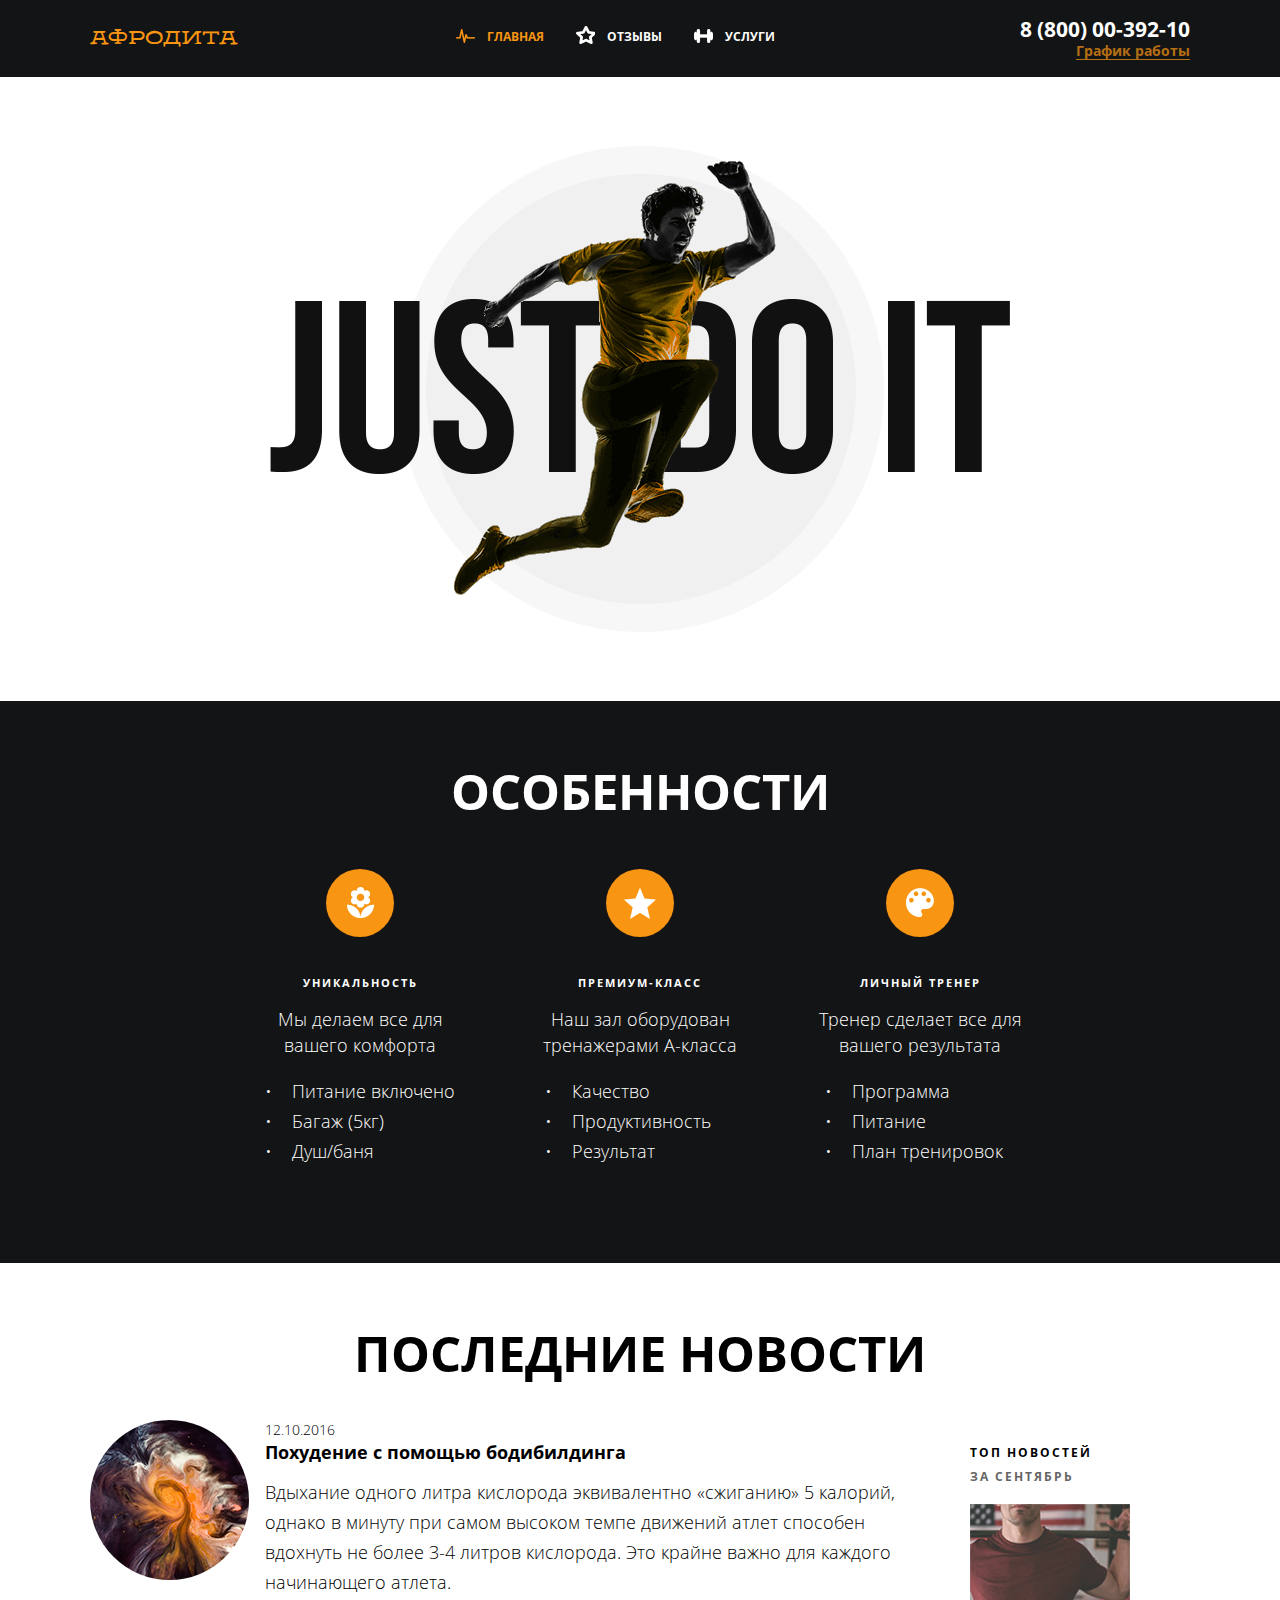
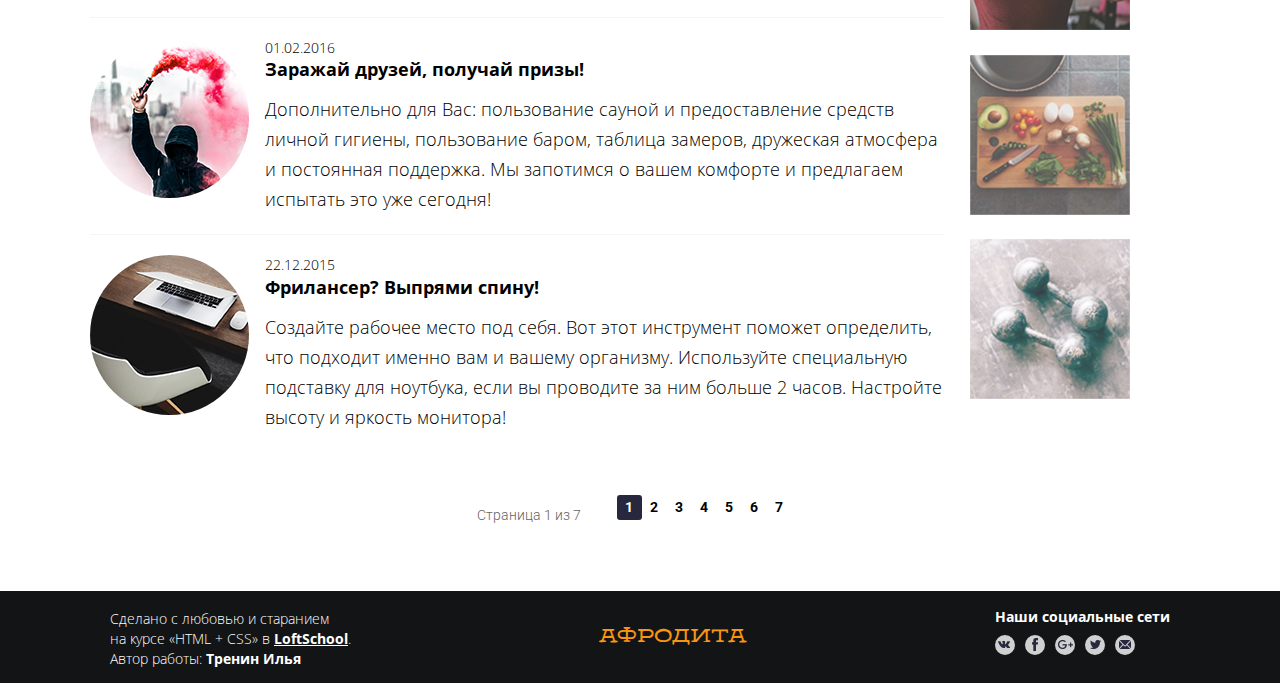
==== commit 442f93a2: "поправлены ссылки в хэдере" ====
--- a/index.html
+++ b/index.html
@@ -7,7 +7,6 @@
     <meta http-equiv="X-UA-Compatible" content="ie=edge">
     <title>Афродита::Главная Страница</title>
     <link rel="stylesheet" href="main.css">
-    <link rel="stylesheet" href="fonts/font-awesome-4.7.0/css/font-awesome.min.css">
     <link href="https://fonts.googleapis.com/css?family=Roboto" rel="stylesheet">
 </head>
 <body>
@@ -20,7 +19,7 @@
                     <nav class="top-bar">
                         <ul class="top-bar__list">
                             <li class="top-bar__item top-bar__index top-bar__item-active">
-                                <span class="top-bar__icon top-bar__index-icon"></span><a href="#" class="top-bar__item-text">Главная</a>
+                                <span class="top-bar__icon top-bar__index-icon"></span><a href="./index.html" class="top-bar__item-text">Главная</a>
                             </li>
                             <li class="top-bar__item top-bar__reviews">
                                 <span class="top-bar__icon top-bar__reviews-icon"></span><a href="./feeds.html" class="top-bar__item-text">Отзывы</a>
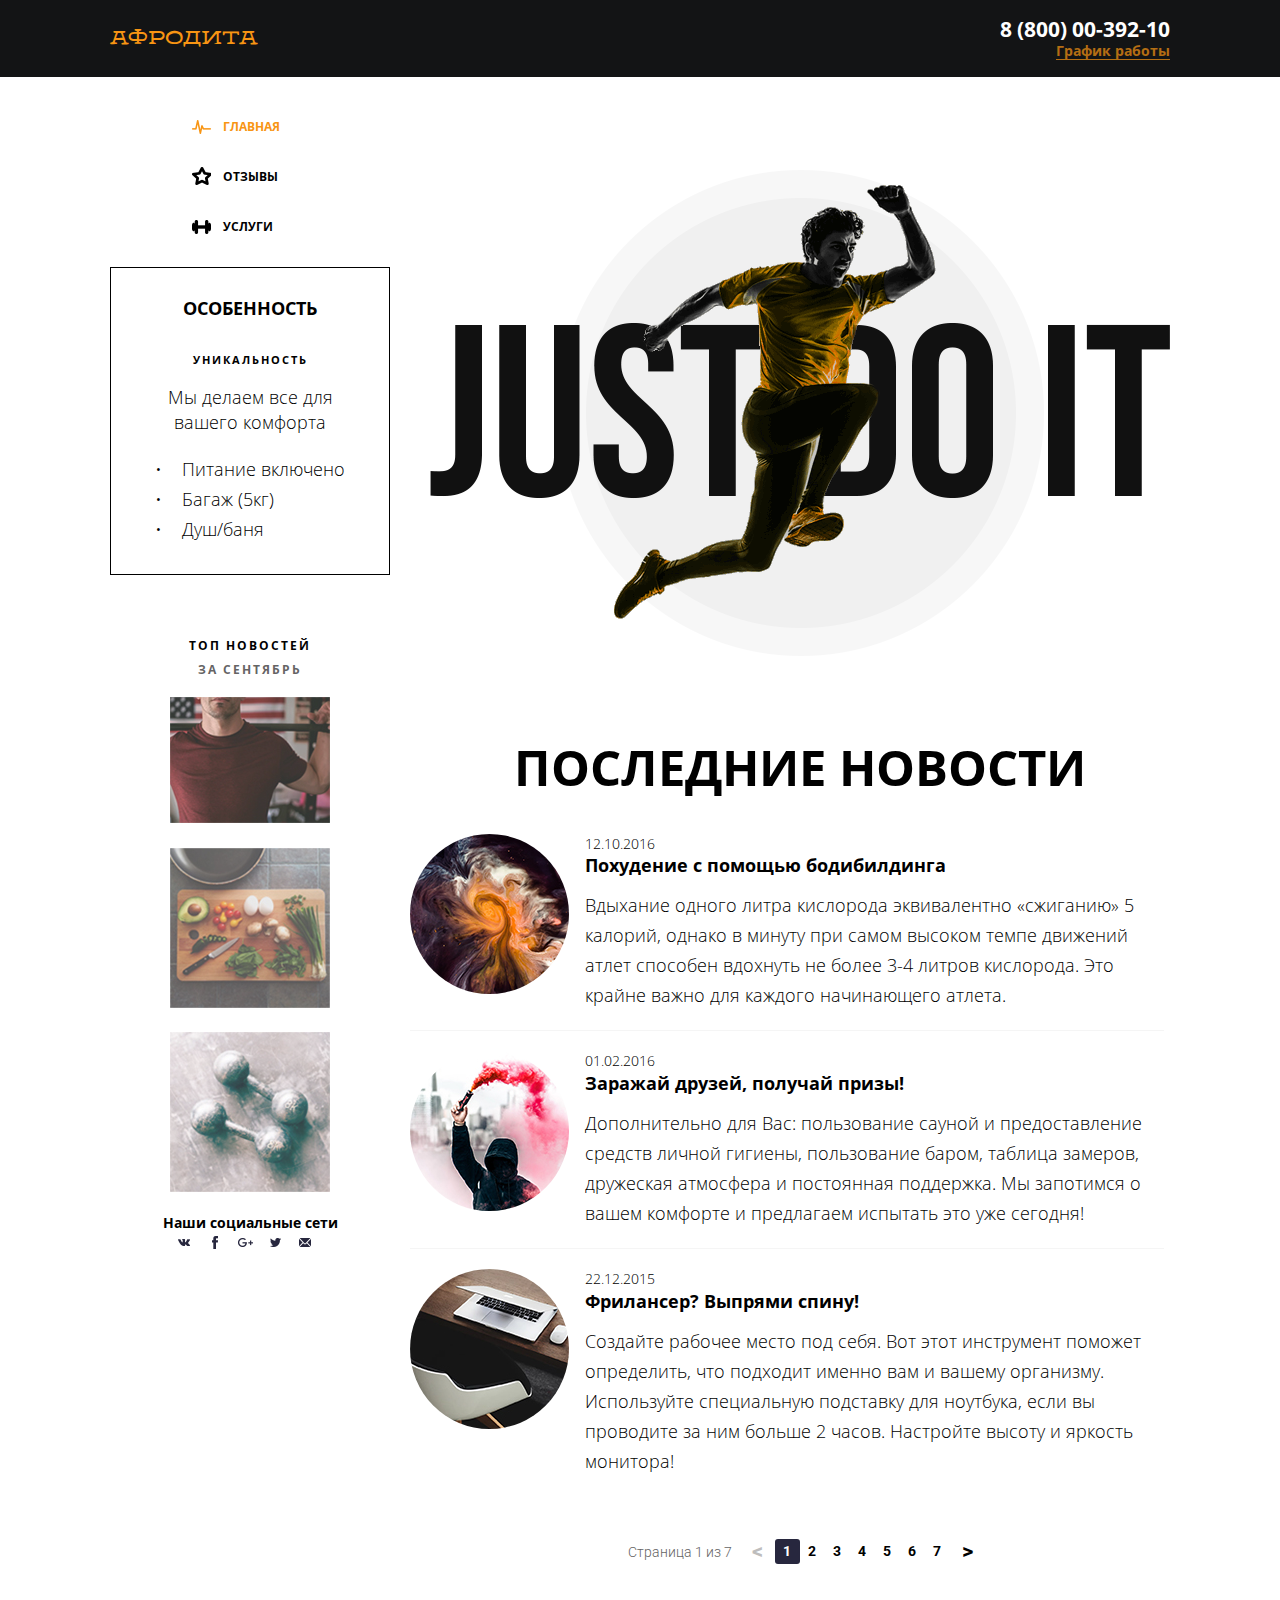
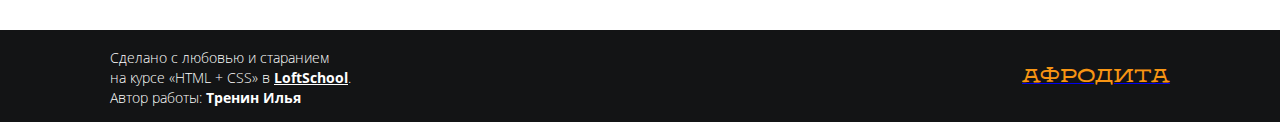
==== commit f5ef2b71: "переделана верстка главной страницы Афродиты под новый дизайн" ====
--- a/index.html
+++ b/index.html
@@ -12,23 +12,11 @@
 <body>
     <div class="wrapper">
         <header class="header">
-                <div class="container container-header">
+                <div class="container-header">
                     <div class="logo">
                         <a href="#" class="logo-text">Афродита</a>
                     </div>
-                    <nav class="top-bar">
-                        <ul class="top-bar__list">
-                            <li class="top-bar__item top-bar__index top-bar__item-active">
-                                <span class="top-bar__icon top-bar__index-icon"></span><a href="./index.html" class="top-bar__item-text">Главная</a>
-                            </li>
-                            <li class="top-bar__item top-bar__reviews">
-                                <span class="top-bar__icon top-bar__reviews-icon"></span><a href="./feeds.html" class="top-bar__item-text">Отзывы</a>
-                            </li>
-                            <li class="top-bar__item top-bar__service">
-                                <span class="top-bar__icon top-bar__service-icon"></span><a href="./services.html" class="top-bar__item-text">Услуги</a>
-                            </li>
-                        </ul>
-                    </nav>
+                    
                     <div class="head-contacts">
                         <a href="tel:+78000039210" class="head-contacts__phone">8 (800) 00-392-10</a>
                         <div class="wrapper-mode">
@@ -41,165 +29,187 @@
                     </div>
                 </div>
             </header>
-            <main class="main">
-                <div class="container container-slider">
-                    <figure class="slider">
-                        <img src="./img/main-banner.png" alt="just_do_it" class="slider__image">
-                    </figure>
-                </div>
-                    <div class="container-features">
-                        <section class="container">
-                            <h3 class="caption caption-white">Особенности</h3>
-                            <ul class="features">
-                                <li class="feature">
-                                    <div class="feature__img">
-                                        <img src="./img/features/features-flower.png" alt="flower" class="feature__img-icon">
+            <div class="main-wrapper">
+
+                    <div class="sidebar">
+                            <nav class="top-bar">
+                                <ul class="top-bar__list">
+                                    <li class="top-bar__item top-bar__index top-bar__item-active">
+                                        <span class="top-bar__icon top-bar__index-icon"></span><a href="./index.html" class="top-bar__item-text">Главная</a>
+                                    </li>
+                                    <li class="top-bar__item top-bar__reviews">
+                                        <span class="top-bar__icon top-bar__reviews-icon"></span><a href="./feeds.html" class="top-bar__item-text">Отзывы</a>
+                                    </li>
+                                    <li class="top-bar__item top-bar__service">
+                                        <span class="top-bar__icon top-bar__service-icon"></span><a href="./services.html" class="top-bar__item-text">Услуги</a>
+                                    </li>
+                                </ul>
+                            </nav>
+                            
+                            <section class="feature-container">
+                                    <h3 class="caption caption-features caption-black">Особенность</h3>
+                                    <ul class="features">
+                                        <li class="feature">
+                                            <p class="description">Уникальность</p>
+                                            <p class="text">Мы делаем все для вашего комфорта</p>
+                                                <ul class="feature-list">
+                                                    <li class="feature-list__item">Питание включено</li>
+                                                    <li class="feature-list__item">Багаж (5кг)</li>
+                                                    <li class="feature-list__item">Душ/баня</li>
+                                                </ul>
+                                        </li>
+                                        
+                                    </ul>
+                                </section>
+                                <div class="top-news">
+                                        <h4 class="top-news__caption">
+                                            Топ новостей
+                                        </h4>
+                                        <span class="top-news__description">За сентябрь</span>
+                                        <section class="top-news__list">
+                                            <article class="top-news__item">
+                                                <a href="#" class="top-news__link">
+                                                    <img src="./img/top-feeds/feeds-top1.jpg" alt="top-1" class="top-news__item-img">
+                                                </a>
+                                            </article>
+                                            <article class="top-news__item">
+                                                <a href="#" class="top-news__link">
+                                                    <img src="./img/top-feeds/feeds-top2.jpg" alt="top-2" class="top-news__item-img">
+                                                </a>
+                                            </article>
+                                            <article class="top-news__item">
+                                                <a href="#" class="top-news__link">
+                                                    <img src="./img/top-feeds/feeds-top3.jpg" alt="top-3" class="top-news__item-img">
+                                                </a>
+                                            </article>
+                                        </section>
+                                        
                                     </div>
-                                    <p class="description">Уникальность</p>
-                                    <p class="text">Мы делаем все для вашего комфорта</p>
-                                        <ul class="feature-list">
-                                            <li class="feature-list__item">Питание включено</li>
-                                            <li class="feature-list__item">Багаж (5кг)</li>
-                                            <li class="feature-list__item">Душ/баня</li>
-                                        </ul>
-                                </li>
-                                <li class="feature">
-                                    <div class="feature__img">
-                                        <img src="./img/features/features-favorite.png" alt="star" class="feature__img-icon">
-                                    </div>
-                                    <p class="description">Премиум-класс</p>
-                                    <p class="text">Наш зал оборудован тренажерами A-класса</p>
-                                    <ul class="feature-list">
-                                        <li class="feature-list__item">Качество</li>
-                                        <li class="feature-list__item">Продуктивность</li>
-                                        <li class="feature-list__item">Результат</li>
+                                    <section class="social-container">
+                                            <div class="social">
+                                                    <span class="social__text">Наши социальные сети</span>
+                                                    <ul class="social__list">
+                                                        <li class="social__item">
+                                                            <a href="#" class="social__item-link vk">
+                                                            </a>
+                                                        </li>
+                                                        <li class="social__item">
+                                                            <a href="#" class="social__item-link fb">
+                                                            </a>
+                                                        </li>
+                                                        <li class="social__item">
+                                                            <a href="#" class="social__item-link google">
+                                                            </a>
+                                                        </li>
+                                                        <li class="social__item">
+                                                            <a href="#" class="social__item-link twitter">
+                                                            </a>
+                                                        </li>
+                                                        <li class="social__item">
+                                                            <a href="#" class="social__item-link mail">
+                                                            </a>
+                                                        </li>
+                                                    </ul>
+                                            </div>
+                                    </section>
+
+                    </div>
+                    <main class="main">
+                           
+                        <div class="container">
+                            <div class="slider">
+                                <img src="./img/main-banner.png" alt="just_do_it" class="slider__image">
+                            </div>
+                        <div class="container container-news">
+                                <h3 class="caption caption-black">Последние новости</h3>
+                            <div class="news-wrapper">
+                                <section class="news">
+                                    <article class="news-item">
+                                        <div class="news-item__link">
+                                            <div class="news-item__image-wrapper">
+                                                <img src="./img/feeds/feeds-logo1.jpg" alt="похудение">
+                                            </div>
+                                            <div class="news-item__text-wrapper">
+                                                <div class="news-item__date">12.10.2016</div>
+                                                <a href="#" class="news-item__caption">Похудение с помощью бодибилдинга</a>
+                                                <p class="news-item__text">Вдыхание одного литра кислорода эквивалентно «сжиганию» 5 калорий,
+                                                однако в минуту при самом высоком темпе движений атлет способен вдохнуть не более 3-4
+                                                литров кислорода. Это крайне важно для каждого начинающего атлета.</p>
+                                            </div>
+                                        </div>
+                                    </article>
+                                    <article class="news-item">
+                                        <div class="news-item__link">
+                                            <div class="news-item__image-wrapper">
+                                                <img src="./img/feeds/feeds-logo2.jpg" alt="призы">
+                                            </div>
+                                            <div class="news-item__text-wrapper">
+                                                <div class="news-item__date">01.02.2016</div>
+                                                <a href="#" class="news-item__caption">Заражай друзей, получай призы!</a>
+                                                    <p class="news-item__text">Дополнительно для Вас: пользование сауной и предоставление средств личной гигиены, пользование баром, таблица замеров,
+                                                        дружеская атмосфера и постоянная поддержка. Мы запотимся о вашем комфорте и предлагаем испытать это уже сегодня!</p>
+                                            </div>
+                                        </div>
+                                    </article>
+                                    <article class="news-item">
+                                        <div class="news-item__link">
+                                            <div class="news-item__image-wrapper">
+                                                <img src="./img/feeds/feeds-logo3.jpg" alt="Фрилансер">
+                                            </div>
+                                            <div class="news-item__text-wrapper">
+                                                <div class="news-item__date">22.12.2015</div>
+                                                <a href="#" class="news-item__caption">Фрилансер? Выпрями спину!</a>
+                                                <p class="news-item__text">Создайте рабочее место под себя. Вот этот инструмент поможет определить, что подходит именно вам и вашему организму.
+                                                    Используйте специальную подставку для ноутбука, если вы проводите за ним больше 2 часов. Настройте высоту и яркость монитора! </p>
+                                            </div>
+                                        </div>
+                                    </article>
+                                </section>
+                                
+                            </div>
+                        </div>
+                        <div class="container-switcher">
+                            <div class="counter">
+                                <span class="counter-text">Страница 1 из 7</span>
+                                <div class="pagination">
+                                    <a href="#" class="pagination__btn pagination__left">
+                                        <span class="fa fa-angle-left" aria-hidden="true">&lt;</span>
+                                    </a>
+                                    <ul class="switcher__pages">
+                                        <li class="switcher__page-item switcher__active">
+                                            <a href="#" class="switcher__link ">1</a>
+                                        </li>
+                                        <li class="switcher__page-item">
+                                            <a href="#" class="switcher__link">2</a>
+                                        </li>
+                                        <li class="switcher__page-item">
+                                            <a href="#" class="switcher__link">3</a>
+                                        </li>
+                                        <li class="switcher__page-item">
+                                            <a href="#" class="switcher__link">4</a>
+                                        </li>
+                                        <li class="switcher__page-item">
+                                            <a href="#" class="switcher__link">5</a>
+                                        </li>
+                                        <li class="switcher__page-item">
+                                            <a href="#" class="switcher__link">6</a>
+                                        </li>
+                                        <li class="switcher__page-item">
+                                            <a href="#" class="switcher__link">7</a>
+                                        </li>
                                     </ul>
-                                </li>
-                                <li class="feature">
-                                    <div class="feature__img">
-                                        <img src="./img/features/features-palette.png" alt="palette" class="feature__img-icon">
-                                    </div>
-                                    <p class="description">Личный тренер</p>
-                                    <p class="text">Тренер сделает все для вашего результата</p>
-                                    <ul class="feature-list">
-                                        <li class="feature-list__item">Программа</li>
-                                        <li class="feature-list__item">Питание</li>
-                                        <li class="feature-list__item">План тренировок</li>
-                                    </ul>
-                                </li>
-                            </ul>
-                        </section>
-                </div>
-                <div class="container container-news">
-                        <h3 class="caption caption-black">Последние новости</h3>
-                    <div class="news-wrapper">
-                        <section class="news">
-                            <article class="news-item">
-                                <div class="news-item__link">
-                                    <div class="news-item__image-wrapper">
-                                        <img src="./img/feeds/feeds-logo1.jpg" alt="похудение">
-                                    </div>
-                                    <div class="news-item__text-wrapper">
-                                        <div class="news-item__date">12.10.2016</div>
-                                        <a href="#" class="news-item__caption">Похудение с помощью бодибилдинга</a>
-                                        <p class="news-item__text">Вдыхание одного литра кислорода эквивалентно «сжиганию» 5 калорий,
-                                        однако в минуту при самом высоком темпе движений атлет способен вдохнуть не более 3-4
-                                        литров кислорода. Это крайне важно для каждого начинающего атлета.</p>
-                                    </div>
+                                    <a href="#" class="pagination__btn pagination__right pagination__active">
+                                        <span class="fa fa-angle-right" aria-hidden="true">&gt;</span>
+                                    </a>
                                 </div>
-                            </article>
-                            <article class="news-item">
-                                <div class="news-item__link">
-                                    <div class="news-item__image-wrapper">
-                                        <img src="./img/feeds/feeds-logo2.jpg" alt="призы">
-                                    </div>
-                                    <div class="news-item__text-wrapper">
-                                        <div class="news-item__date">01.02.2016</div>
-                                        <a href="#" class="news-item__caption">Заражай друзей, получай призы!</a>
-                                            <p class="news-item__text">Дополнительно для Вас: пользование сауной и предоставление средств личной гигиены, пользование баром, таблица замеров,
-                                                дружеская атмосфера и постоянная поддержка. Мы запотимся о вашем комфорте и предлагаем испытать это уже сегодня!</p>
-                                    </div>
-                                </div>
-                            </article>
-                            <article class="news-item">
-                                <div class="news-item__link">
-                                    <div class="news-item__image-wrapper">
-                                        <img src="./img/feeds/feeds-logo3.jpg" alt="Фрилансер">
-                                    </div>
-                                    <div class="news-item__text-wrapper">
-                                        <div class="news-item__date">22.12.2015</div>
-                                        <a href="#" class="news-item__caption">Фрилансер? Выпрями спину!</a>
-                                        <p class="news-item__text">Создайте рабочее место под себя. Вот этот инструмент поможет определить, что подходит именно вам и вашему организму.
-                                            Используйте специальную подставку для ноутбука, если вы проводите за ним больше 2 часов. Настройте высоту и яркость монитора! </p>
-                                    </div>
-                                </div>
-                            </article>
-                        </section>
-                        <div class="top-news">
-                            <h4 class="top-news__caption">
-                                Топ новостей
-                            </h4>
-                            <span class="top-news__description">За сентябрь</span>
-                            <section class="top-news__list">
-                                <article class="top-news__item">
-                                    <a href="#" class="top-news__link">
-                                        <img src="./img/top-feeds/feeds-top1.jpg" alt="top-1" class="top-news__item-img">
-                                    </a>
-                                </article>
-                                <article class="top-news__item">
-                                    <a href="#" class="top-news__link">
-                                        <img src="./img/top-feeds/feeds-top2.jpg" alt="top-2" class="top-news__item-img">
-                                    </a>
-                                </article>
-                                <article class="top-news__item">
-                                    <a href="#" class="top-news__link">
-                                        <img src="./img/top-feeds/feeds-top3.jpg" alt="top-3" class="top-news__item-img">
-                                    </a>
-                                </article>
-                            </section>
+                            </div>
                         </div>
-                    </div>
-                </div>
-                <div class="container container-switcher">
-                    <div class="counter">
-                        <span class="counter-text">Страница 1 из 7</span>
-                        <div class="pagination">
-                            <a href="#" class="pagination__btn pagination__left">
-                                <span class="fa fa-angle-left" aria-hidden="true"></span>
-                            </a>
-                            <ul class="switcher__pages">
-                                <li class="switcher__page-item switcher__active">
-                                    <a href="#" class="switcher__link ">1</a>
-                                </li>
-                                <li class="switcher__page-item">
-                                    <a href="#" class="switcher__link">2</a>
-                                </li>
-                                <li class="switcher__page-item">
-                                    <a href="#" class="switcher__link">3</a>
-                                </li>
-                                <li class="switcher__page-item">
-                                    <a href="#" class="switcher__link">4</a>
-                                </li>
-                                <li class="switcher__page-item">
-                                    <a href="#" class="switcher__link">5</a>
-                                </li>
-                                <li class="switcher__page-item">
-                                    <a href="#" class="switcher__link">6</a>
-                                </li>
-                                <li class="switcher__page-item">
-                                    <a href="#" class="switcher__link">7</a>
-                                </li>
-                            </ul>
-                            <a href="#" class="pagination__btn pagination__right pagination__active">
-                                <span class="fa fa-angle-right" aria-hidden="true"></span>
-                            </a>
-                        </div>
-                    </div>
-                </div>
-            </main>
+                    </main>
+
+            </div>
 
         <footer class="footer">
-            <div class="container container-footer">
+            <div class="container-footer">
                 <address class="copyright">
                     <p class="copyright__text">
                         Сделано с любовью и старанием <br>
@@ -207,34 +217,10 @@
                         Автор работы: <b>Тренин Илья</b>
                     </p>
                 </address>
-                <a href="#" class="logo logo-footer">
+                <a href="#" class="logo">
                     <span class="logo-text">Афродита</span>
                 </a>
-                <div class="social">
-                    <span class="social__text">Наши социальные сети</span>
-                    <ul class="social__list">
-                        <li class="social__item">
-                            <a href="#" class="social__item-link vk">
-                            </a>
-                        </li>
-                        <li class="social__item">
-                            <a href="#" class="social__item-link fb">
-                            </a>
-                        </li>
-                        <li class="social__item">
-                            <a href="#" class="social__item-link google">
-                            </a>
-                        </li>
-                        <li class="social__item">
-                            <a href="#" class="social__item-link twitter">
-                            </a>
-                        </li>
-                        <li class="social__item">
-                            <a href="#" class="social__item-link mail">
-                            </a>
-                        </li>
-                    </ul>
-                </div>
+                
             </div>
         </footer>
     </div>
--- a/main.css
+++ b/main.css
@@ -2,6 +2,7 @@
 @import url("css/fonts.css");
 @import url("css/layout.css");
 @import url("css/header.css");
+@import url("css/sidebar.css");
 @import url("css/slider.css");
 @import url("css/features.css");
 @import url("css/news.css");
@@ -10,3 +11,4 @@
 @import url("css/reviews.css");
 @import url("css/form.css");
 @import url("css/services.css");
+
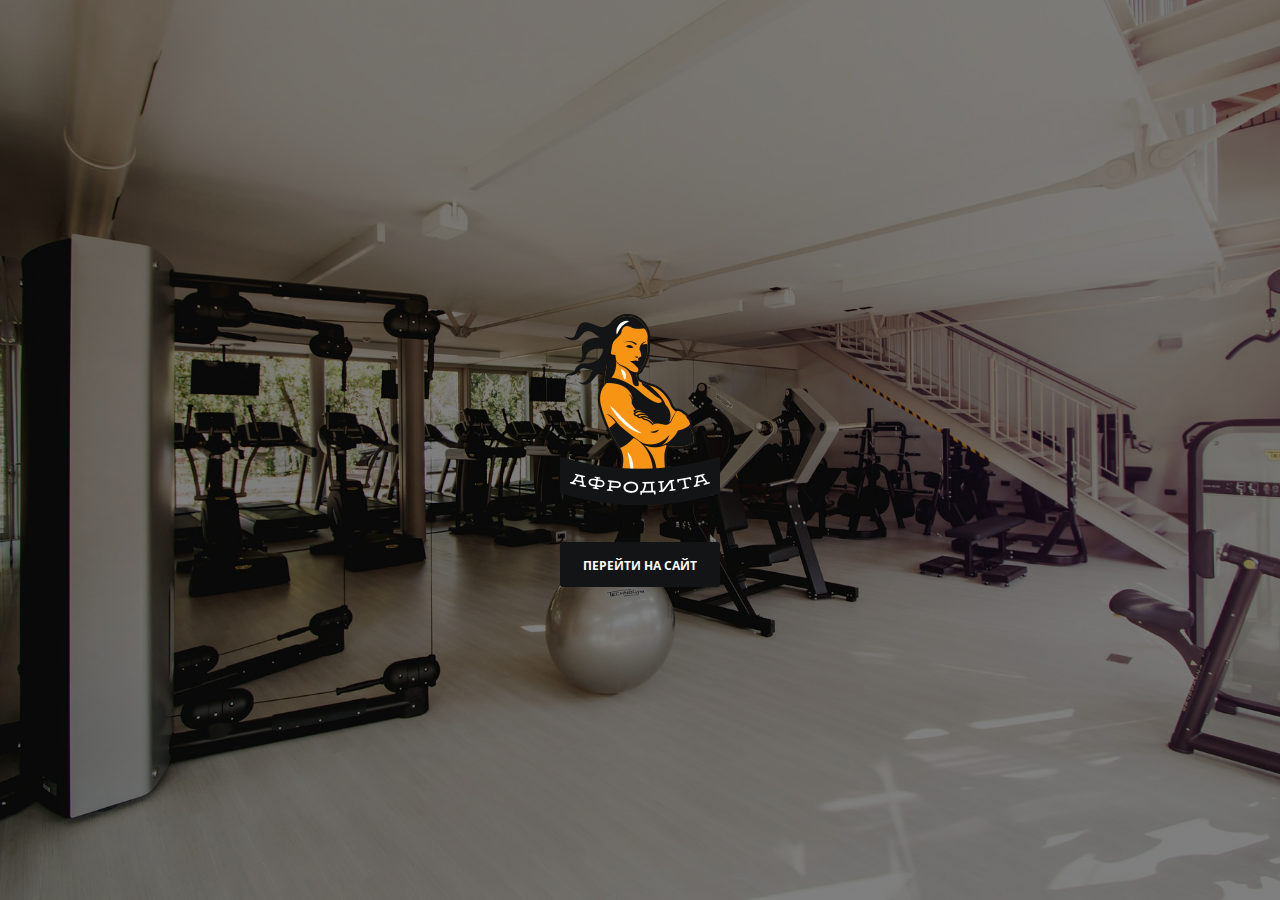
==== commit e4e58c9b: "добавлено интро" ====
--- a/index.html
+++ b/index.html
@@ -5,224 +5,18 @@
     <meta name="viewport"
           content="width=device-width, user-scalable=no, initial-scale=1.0, maximum-scale=1.0, minimum-scale=1.0">
     <meta http-equiv="X-UA-Compatible" content="ie=edge">
-    <title>Афродита::Главная Страница</title>
-    <link rel="stylesheet" href="main.css">
+    <title>Афродита</title>
+    <link rel="stylesheet" href="./main.css">
     <link href="https://fonts.googleapis.com/css?family=Roboto" rel="stylesheet">
 </head>
 <body>
-    <div class="wrapper">
-        <header class="header">
-                <div class="container-header">
-                    <div class="logo">
-                        <a href="#" class="logo-text">Афродита</a>
-                    </div>
-                    
-                    <div class="head-contacts">
-                        <a href="tel:+78000039210" class="head-contacts__phone">8 (800) 00-392-10</a>
-                        <div class="wrapper-mode">
-                            <a href="#" class="head-contacts__schedule">График работы</a>
-                            <div class="modal mode">
-                                <span class="mode__main">пн-вс: 09:00-20:00</span>
-                                <span class="mode__dinner">обед: 14:00-14:30</span>
-                            </div>
-                        </div>
-                    </div>
-                </div>
-            </header>
-            <div class="main-wrapper">
-
-                    <div class="sidebar">
-                            <nav class="top-bar">
-                                <ul class="top-bar__list">
-                                    <li class="top-bar__item top-bar__index top-bar__item-active">
-                                        <span class="top-bar__icon top-bar__index-icon"></span><a href="./index.html" class="top-bar__item-text">Главная</a>
-                                    </li>
-                                    <li class="top-bar__item top-bar__reviews">
-                                        <span class="top-bar__icon top-bar__reviews-icon"></span><a href="./feeds.html" class="top-bar__item-text">Отзывы</a>
-                                    </li>
-                                    <li class="top-bar__item top-bar__service">
-                                        <span class="top-bar__icon top-bar__service-icon"></span><a href="./services.html" class="top-bar__item-text">Услуги</a>
-                                    </li>
-                                </ul>
-                            </nav>
-                            
-                            <section class="feature-container">
-                                    <h3 class="caption caption-features caption-black">Особенность</h3>
-                                    <ul class="features">
-                                        <li class="feature">
-                                            <p class="description">Уникальность</p>
-                                            <p class="text">Мы делаем все для вашего комфорта</p>
-                                                <ul class="feature-list">
-                                                    <li class="feature-list__item">Питание включено</li>
-                                                    <li class="feature-list__item">Багаж (5кг)</li>
-                                                    <li class="feature-list__item">Душ/баня</li>
-                                                </ul>
-                                        </li>
-                                        
-                                    </ul>
-                                </section>
-                                <div class="top-news">
-                                        <h4 class="top-news__caption">
-                                            Топ новостей
-                                        </h4>
-                                        <span class="top-news__description">За сентябрь</span>
-                                        <section class="top-news__list">
-                                            <article class="top-news__item">
-                                                <a href="#" class="top-news__link">
-                                                    <img src="./img/top-feeds/feeds-top1.jpg" alt="top-1" class="top-news__item-img">
-                                                </a>
-                                            </article>
-                                            <article class="top-news__item">
-                                                <a href="#" class="top-news__link">
-                                                    <img src="./img/top-feeds/feeds-top2.jpg" alt="top-2" class="top-news__item-img">
-                                                </a>
-                                            </article>
-                                            <article class="top-news__item">
-                                                <a href="#" class="top-news__link">
-                                                    <img src="./img/top-feeds/feeds-top3.jpg" alt="top-3" class="top-news__item-img">
-                                                </a>
-                                            </article>
-                                        </section>
-                                        
-                                    </div>
-                                    <section class="social-container">
-                                            <div class="social">
-                                                    <span class="social__text">Наши социальные сети</span>
-                                                    <ul class="social__list">
-                                                        <li class="social__item">
-                                                            <a href="#" class="social__item-link vk">
-                                                            </a>
-                                                        </li>
-                                                        <li class="social__item">
-                                                            <a href="#" class="social__item-link fb">
-                                                            </a>
-                                                        </li>
-                                                        <li class="social__item">
-                                                            <a href="#" class="social__item-link google">
-                                                            </a>
-                                                        </li>
-                                                        <li class="social__item">
-                                                            <a href="#" class="social__item-link twitter">
-                                                            </a>
-                                                        </li>
-                                                        <li class="social__item">
-                                                            <a href="#" class="social__item-link mail">
-                                                            </a>
-                                                        </li>
-                                                    </ul>
-                                            </div>
-                                    </section>
-
-                    </div>
-                    <main class="main">
-                           
-                        <div class="container">
-                            <div class="slider">
-                                <img src="./img/main-banner.png" alt="just_do_it" class="slider__image">
-                            </div>
-                        <div class="container container-news">
-                                <h3 class="caption caption-black">Последние новости</h3>
-                            <div class="news-wrapper">
-                                <section class="news">
-                                    <article class="news-item">
-                                        <div class="news-item__link">
-                                            <div class="news-item__image-wrapper">
-                                                <img src="./img/feeds/feeds-logo1.jpg" alt="похудение">
-                                            </div>
-                                            <div class="news-item__text-wrapper">
-                                                <div class="news-item__date">12.10.2016</div>
-                                                <a href="#" class="news-item__caption">Похудение с помощью бодибилдинга</a>
-                                                <p class="news-item__text">Вдыхание одного литра кислорода эквивалентно «сжиганию» 5 калорий,
-                                                однако в минуту при самом высоком темпе движений атлет способен вдохнуть не более 3-4
-                                                литров кислорода. Это крайне важно для каждого начинающего атлета.</p>
-                                            </div>
-                                        </div>
-                                    </article>
-                                    <article class="news-item">
-                                        <div class="news-item__link">
-                                            <div class="news-item__image-wrapper">
-                                                <img src="./img/feeds/feeds-logo2.jpg" alt="призы">
-                                            </div>
-                                            <div class="news-item__text-wrapper">
-                                                <div class="news-item__date">01.02.2016</div>
-                                                <a href="#" class="news-item__caption">Заражай друзей, получай призы!</a>
-                                                    <p class="news-item__text">Дополнительно для Вас: пользование сауной и предоставление средств личной гигиены, пользование баром, таблица замеров,
-                                                        дружеская атмосфера и постоянная поддержка. Мы запотимся о вашем комфорте и предлагаем испытать это уже сегодня!</p>
-                                            </div>
-                                        </div>
-                                    </article>
-                                    <article class="news-item">
-                                        <div class="news-item__link">
-                                            <div class="news-item__image-wrapper">
-                                                <img src="./img/feeds/feeds-logo3.jpg" alt="Фрилансер">
-                                            </div>
-                                            <div class="news-item__text-wrapper">
-                                                <div class="news-item__date">22.12.2015</div>
-                                                <a href="#" class="news-item__caption">Фрилансер? Выпрями спину!</a>
-                                                <p class="news-item__text">Создайте рабочее место под себя. Вот этот инструмент поможет определить, что подходит именно вам и вашему организму.
-                                                    Используйте специальную подставку для ноутбука, если вы проводите за ним больше 2 часов. Настройте высоту и яркость монитора! </p>
-                                            </div>
-                                        </div>
-                                    </article>
-                                </section>
-                                
-                            </div>
-                        </div>
-                        <div class="container-switcher">
-                            <div class="counter">
-                                <span class="counter-text">Страница 1 из 7</span>
-                                <div class="pagination">
-                                    <a href="#" class="pagination__btn pagination__left">
-                                        <span class="fa fa-angle-left" aria-hidden="true">&lt;</span>
-                                    </a>
-                                    <ul class="switcher__pages">
-                                        <li class="switcher__page-item switcher__active">
-                                            <a href="#" class="switcher__link ">1</a>
-                                        </li>
-                                        <li class="switcher__page-item">
-                                            <a href="#" class="switcher__link">2</a>
-                                        </li>
-                                        <li class="switcher__page-item">
-                                            <a href="#" class="switcher__link">3</a>
-                                        </li>
-                                        <li class="switcher__page-item">
-                                            <a href="#" class="switcher__link">4</a>
-                                        </li>
-                                        <li class="switcher__page-item">
-                                            <a href="#" class="switcher__link">5</a>
-                                        </li>
-                                        <li class="switcher__page-item">
-                                            <a href="#" class="switcher__link">6</a>
-                                        </li>
-                                        <li class="switcher__page-item">
-                                            <a href="#" class="switcher__link">7</a>
-                                        </li>
-                                    </ul>
-                                    <a href="#" class="pagination__btn pagination__right pagination__active">
-                                        <span class="fa fa-angle-right" aria-hidden="true">&gt;</span>
-                                    </a>
-                                </div>
-                            </div>
-                        </div>
-                    </main>
-
+    <div class="wrapper container-intro">
+        <div class="intro-logo__wrapper">
+            <div class="intro-logo">
+                <img src="./img/afrodita.png" alt="logo" class="intro-logo__img">
+                <a href="./index-inner.html" class="intro-logo__link">Перейти на сайт</a>
             </div>
-
-        <footer class="footer">
-            <div class="container-footer">
-                <address class="copyright">
-                    <p class="copyright__text">
-                        Сделано с любовью и старанием <br>
-                        на курсе «HTML + CSS» в <a href="#">LoftSchool</a>.<br>
-                        Автор работы: <b>Тренин Илья</b>
-                    </p>
-                </address>
-                <a href="#" class="logo">
-                    <span class="logo-text">Афродита</span>
-                </a>
-                
-            </div>
-        </footer>
+        </div>
     </div>
 </body>
 </html>--- a/main.css
+++ b/main.css
@@ -1,14 +1,15 @@
-@import url("css/normalize.css");
-@import url("css/fonts.css");
-@import url("css/layout.css");
-@import url("css/header.css");
-@import url("css/sidebar.css");
-@import url("css/slider.css");
-@import url("css/features.css");
-@import url("css/news.css");
-@import url("css/footer.css");
-@import url("css/breadcrumbs.css");
-@import url("css/reviews.css");
-@import url("css/form.css");
-@import url("css/services.css");
+@import url("./css/normalize.css");
+@import url("./css/fonts.css");
+@import url("./css/intro.css");
+@import url("./css/layout.css");
+@import url("./css/header.css");
+@import url("./css/sidebar.css");
+@import url("./css/slider.css");
+@import url("./css/features.css");
+@import url("./css/news.css");
+@import url("./css/footer.css");
+@import url("./css/breadcrumbs.css");
+@import url("./css/reviews.css");
+@import url("./css/form.css");
+@import url("./css/services.css");
 
